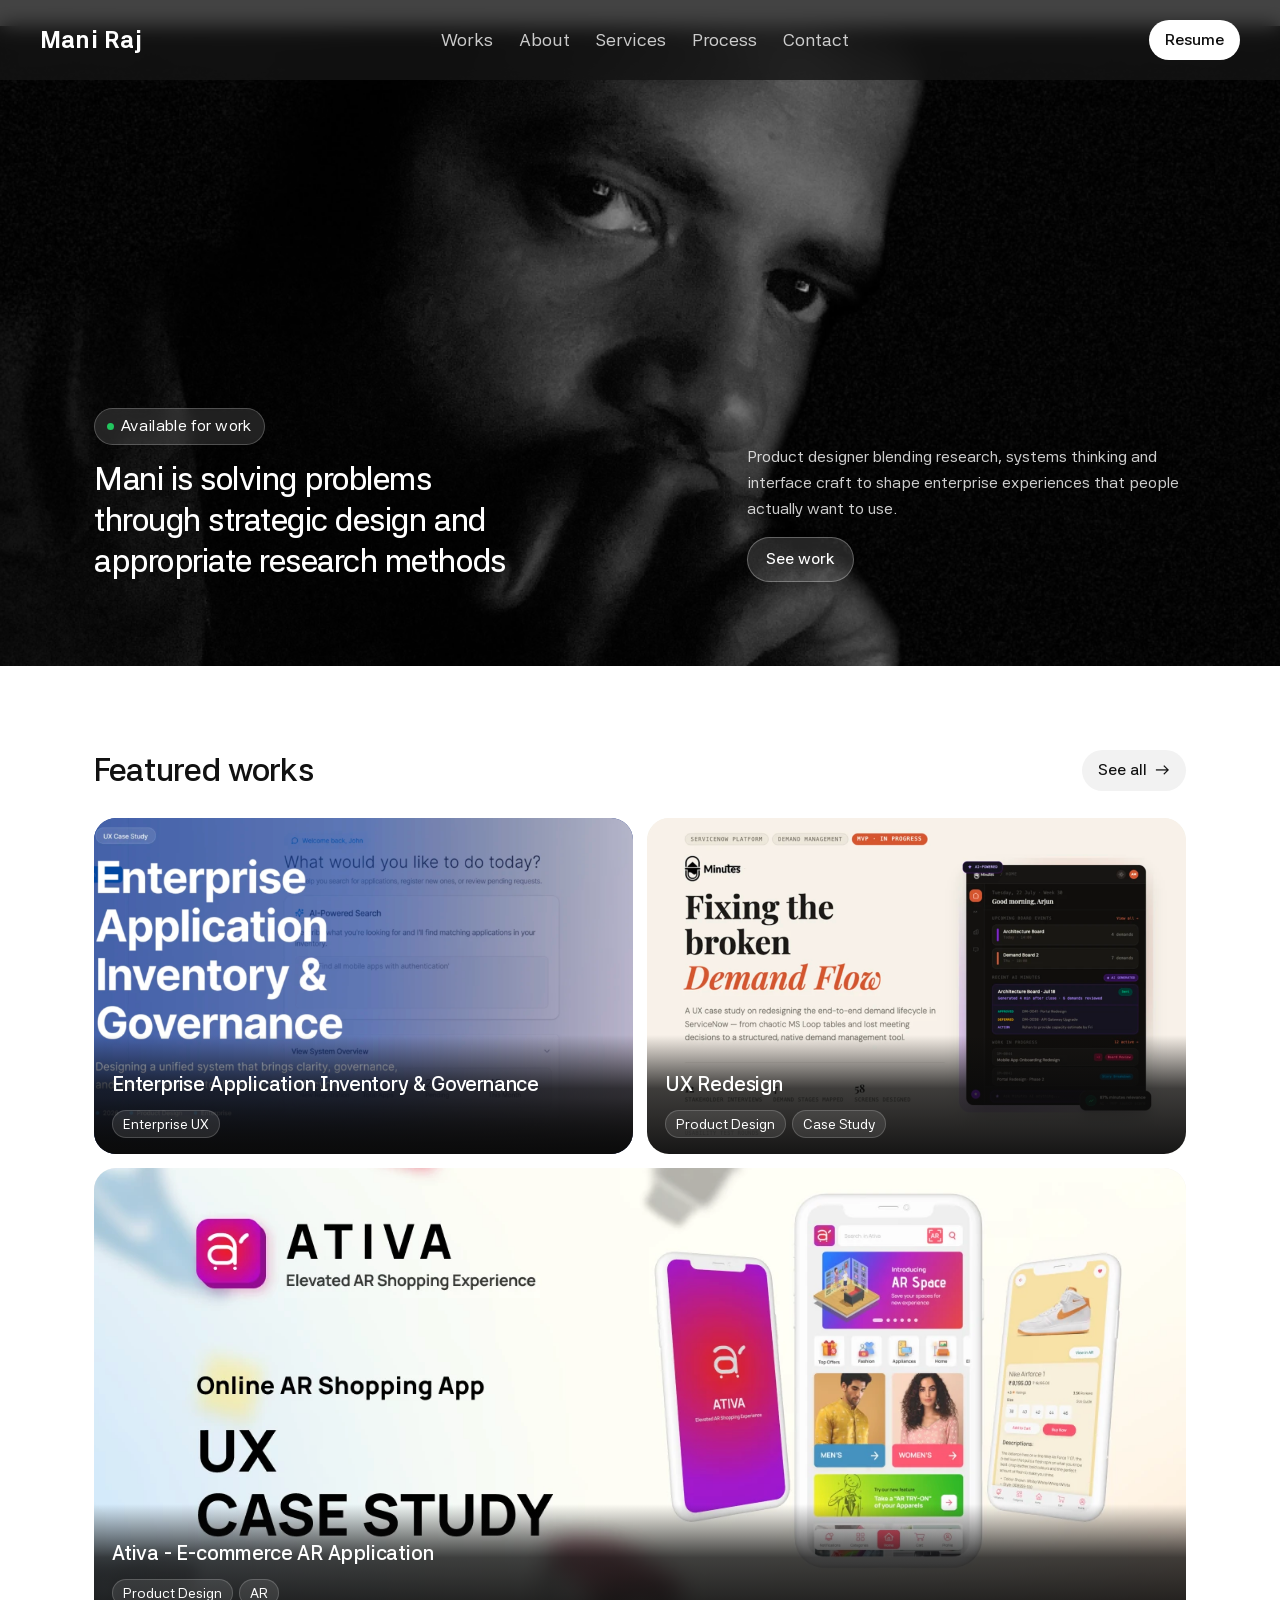
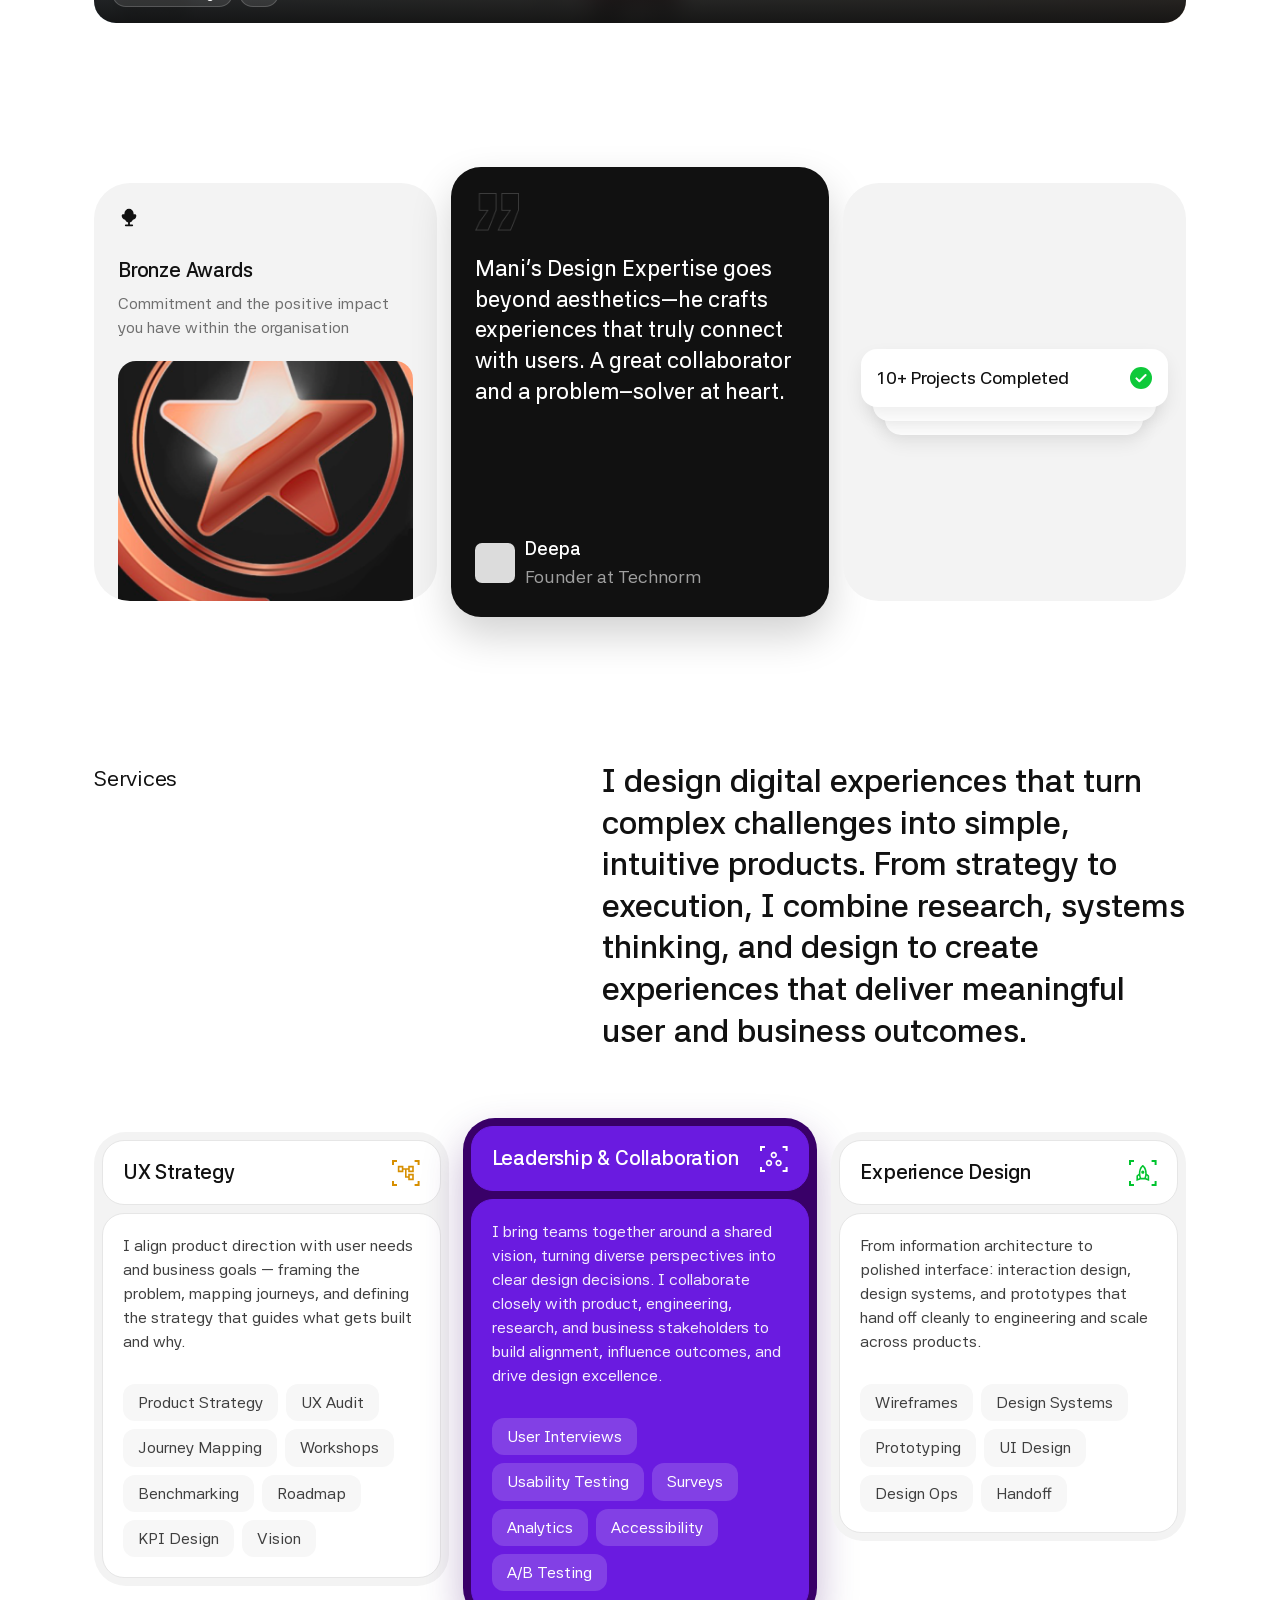
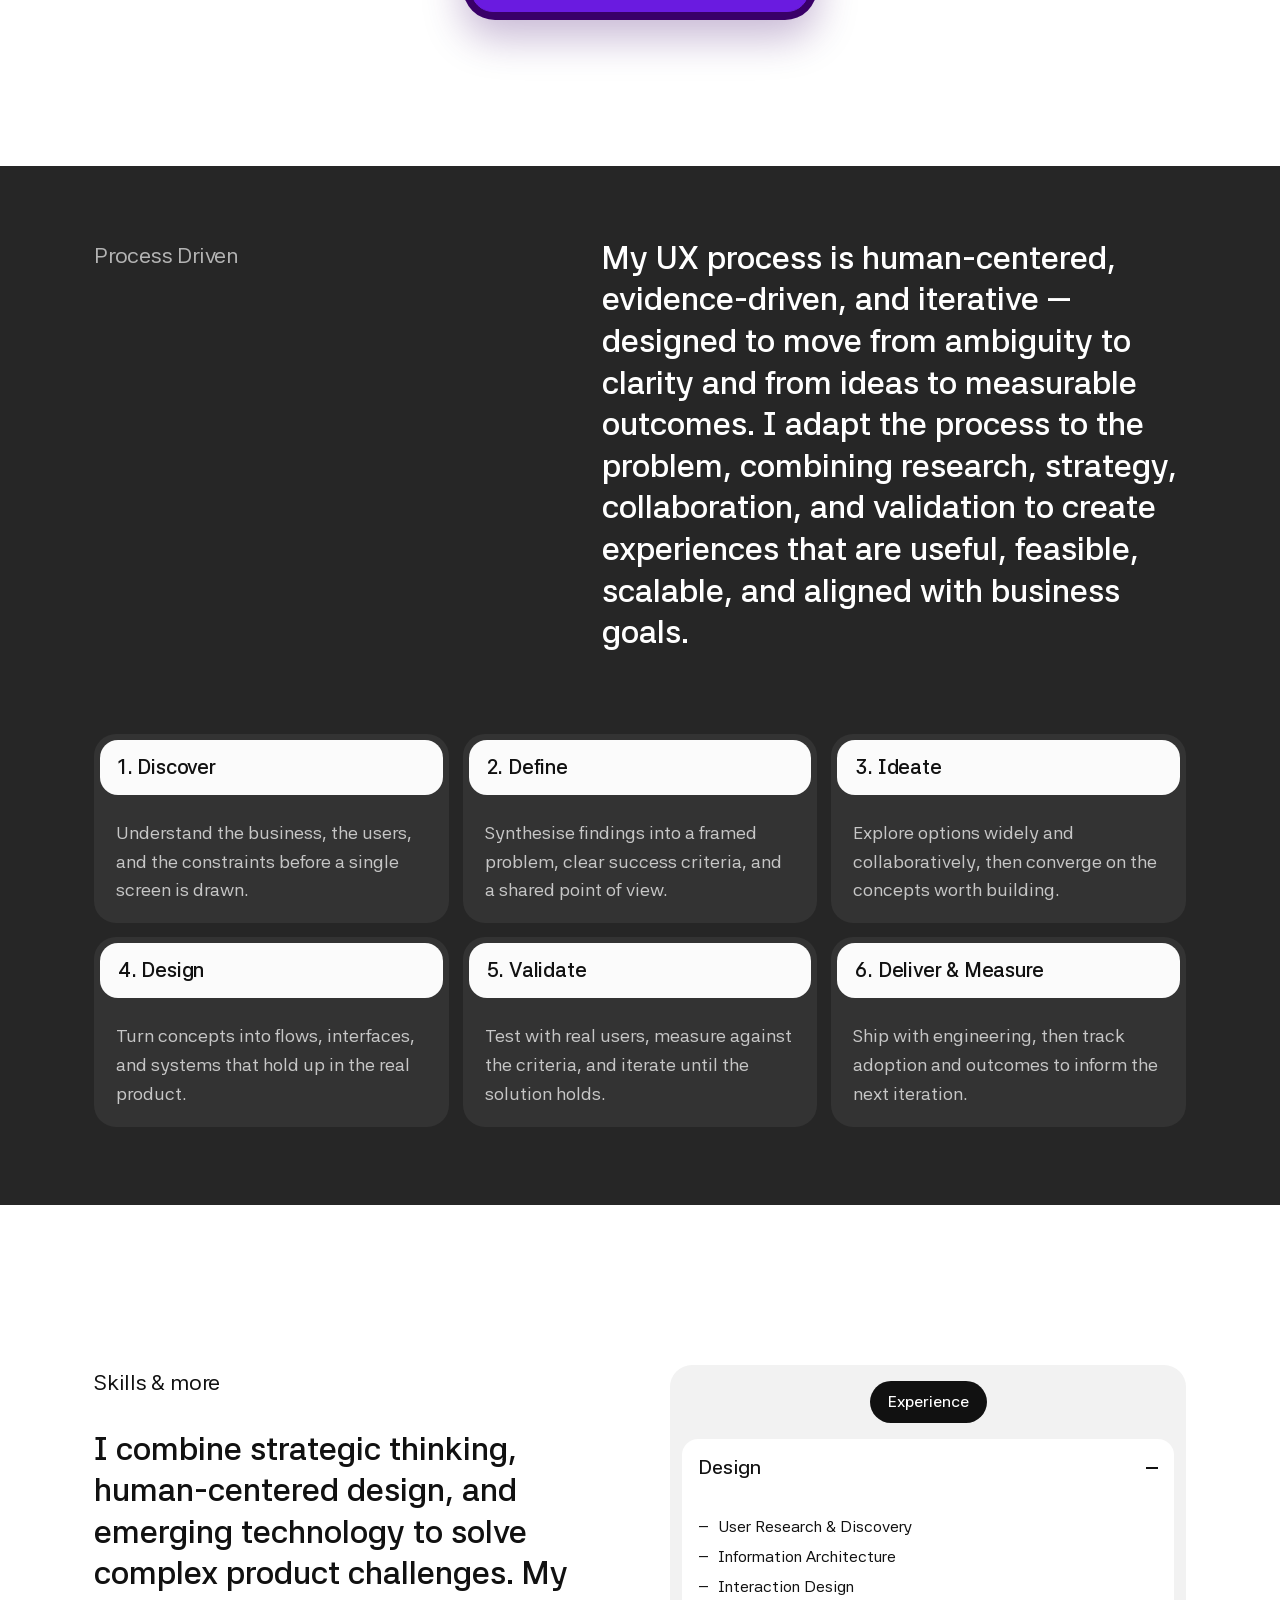
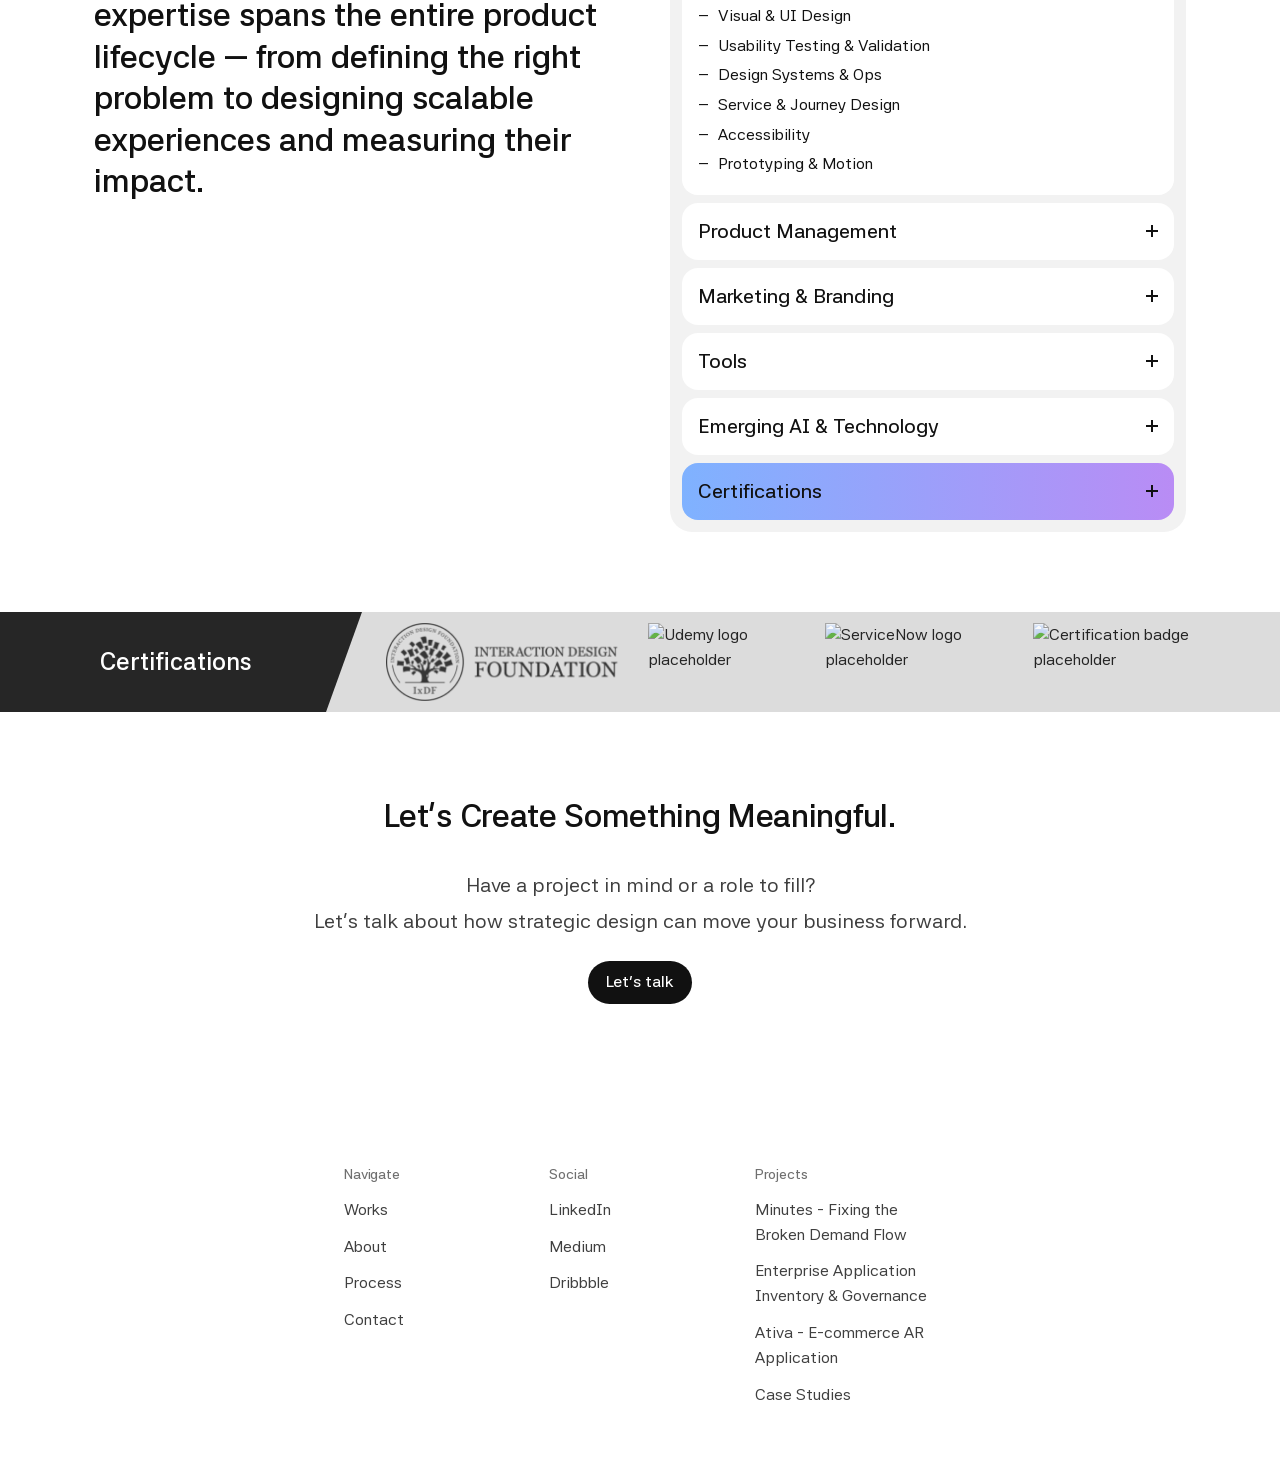
==== portfolio/index.html @ 52b0c714 "Add files via upload" ====
<!DOCTYPE html>
<html lang="en">
<head>
<meta charset="utf-8" />
<meta name="viewport" content="width=device-width, initial-scale=1" />
<title>Mani Raj — UX Designer Portfolio</title>
<link rel="preconnect" href="https://fonts.googleapis.com" />
<link rel="preconnect" href="https://fonts.gstatic.com" crossorigin />
<link href="https://fonts.googleapis.com/css2?family=Asta+Sans:wght@300;400;500;600;700;800&display=swap" rel="stylesheet" />
<link rel="stylesheet" href="styles.css" />
</head>
<body>

<!-- ================= NAV ================= -->
<header class="nav">
  <div class="nav__inner">
    <a class="nav__logo" href="#">Mani Raj</a>
    <nav class="nav__links">
      <a href="works.html">Works</a>
      <a href="about.html">About</a>
      <a href="#services">Services</a>
      <a href="#process">Process</a>
      <a href="contact.html">Contact</a>
    </nav>
    <a class="nav__cta" href="assets/Mani_Raj_Resume.pdf" download>Resume</a>
  </div>
</header>

<!-- ================= HERO ================= -->
<section class="hero">
  <img class="hero__bg" src="assets/hero-portrait.png" alt="Portrait of Mani Raj" />
  <div class="hero__inner">
    <div class="hero__left">
      <span class="badge"><i class="dot"></i>Available for work</span>
      <h1 class="hero__title">Mani is solving problems<br />through strategic design and<br />appropriate research methods</h1>
    </div>
    <div class="hero__right">
      <p>Product designer blending research, systems thinking and interface craft to shape enterprise experiences that people actually want to use.</p>
      <a class="btn btn--ghost" href="works.html">See work</a>
    </div>
  </div>
</section>

<!-- ================= FEATURED WORKS ================= -->
<section class="works" id="work">
  <div class="container">
    <div class="works__head">
      <h2 class="section-title">Featured works</h2>
      <a class="pill" href="works.html">See all <span aria-hidden="true">→</span></a>
    </div>

    <div class="works__grid">
      <a class="work work--blue" href="project.html">
        <div class="work__art">
          <img src="assets/work-1.png" alt="Enterprise Application Inventory &amp; Governance case study cover" />
        </div>
        <div class="work__meta">
          <h3>Enterprise Application Inventory &amp; Governance</h3>
          <div class="chips">
            <span class="chip">Enterprise UX</span>
          </div>
        </div>
      </a>

      <a class="work work--cream" href="project.html">
        <div class="work__art">
          <img src="assets/work-2.png" alt="Fixing the broken Demand Flow case study cover" />
        </div>
        <div class="work__meta">
          <h3>UX Redesign</h3>
          <div class="chips">
            <span class="chip">Product Design</span>
            <span class="chip">Case Study</span>
          </div>
        </div>
      </a>

      <a class="work work--wide work--light" href="project.html">
        <div class="work__art">
          <img src="assets/work-ativa.png" alt="Ativa e-commerce AR application case study cover" />
        </div>
        <div class="work__meta">
          <h3>Ativa - E-commerce AR Application</h3>
          <div class="chips">
            <span class="chip">Product Design</span>
            <span class="chip">AR</span>
          </div>
        </div>
      </a>
    </div>
  </div>
</section>

<!-- ================= AWARDS / TESTIMONIAL ================= -->
<section class="awards" id="awards">
  <div class="container">
    <div class="awards__grid">
      <article class="card award">
        <span class="award__icon" aria-hidden="true">
          <svg viewBox="0 0 24 24" width="22" height="22" fill="currentColor"><path d="M12 2a5 5 0 0 1 5 5v1h1.5A1.5 1.5 0 0 1 20 9.5c0 2.2-1.6 4-3.7 4.4A5 5 0 0 1 13 16.9V19h2.5a1 1 0 1 1 0 2h-7a1 1 0 1 1 0-2H11v-2.1a5 5 0 0 1-3.3-3A5.01 5.01 0 0 1 4 9.5A1.5 1.5 0 0 1 5.5 8H7V7a5 5 0 0 1 5-5Z"/></svg>
        </span>
        <h3 class="award__title">Bronze Awards</h3>
        <p class="award__sub">Commitment and the positive impact you have within the organisation</p>
        <div class="award__art">
          <img src="assets/award.png" alt="Bronze award badge" />
        </div>
      </article>

      <article class="card card--dark quote">
        <img class="quote__mark" src="assets/quote-mark.png" alt="" aria-hidden="true" />
        <p class="quote__text">Mani&rsquo;s Design Expertise goes beyond aesthetics&mdash;he crafts experiences that truly connect with users. A great collaborator and a problem&ndash;solver at heart.</p>
        <div class="quote__author">
          <span class="avatar" aria-hidden="true"></span>
          <span>
            <strong>Deepa</strong>
            <em>Founder at Technorm</em>
          </span>
        </div>
      </article>

      <article class="card awards__aside stat" tabindex="0">
        <div class="stat__badge">
          <span class="stat__avatars">
            <img src="assets/avatar-1.svg" alt="" />
            <img src="assets/avatar-2.svg" alt="" />
            <img src="assets/avatar-3.svg" alt="" />
            <img src="assets/avatar-4.svg" alt="" />
          </span>
          Trusted by many
        </div>

        <div class="stat__stack">
          <div class="stat__row stat__row--lead">
            <span class="stat__label stat__label--collapsed">10+ Projects Completed</span>
            <span class="stat__label stat__label--expanded">10+ projects completed</span>
            <span class="stat__icon stat__icon--check" aria-hidden="true">
              <svg viewBox="0 0 24 24" width="22" height="22"><circle cx="12" cy="12" r="12" fill="currentColor"/><path d="M7 12.4l3.2 3.2L17 8.8" fill="none" stroke="#fff" stroke-width="2.2" stroke-linecap="round" stroke-linejoin="round"/></svg>
            </span>
          </div>
          <div class="stat__row">
            <span class="stat__label">11+ years of experiences</span>
            <span class="stat__emoji" aria-hidden="true">🚀</span>
          </div>
          <div class="stat__row">
            <span class="stat__label">10+ Enterprise Apps</span>
            <span class="stat__emoji" aria-hidden="true">🙂</span>
          </div>
        </div>
      </article>
    </div>
  </div>
</section>

<!-- ================= SERVICES ================= -->
<section class="services" id="services">
  <div class="container">
    <div class="split">
      <h2 class="eyebrow">Services</h2>
      <p class="lede">I design digital experiences that turn complex challenges into simple, intuitive products. From strategy to execution, I combine research, systems thinking, and design to create experiences that deliver meaningful user and business outcomes.</p>
    </div>

    <div class="services__grid">
      <article class="card service">
        <div class="service__head">
          <h3>UX Strategy</h3>
          <span class="service__icon service__icon--amber" aria-hidden="true">
            <svg width="28" height="26" viewBox="0 0 28 26" fill="none" xmlns="http://www.w3.org/2000/svg">
              <path d="M21.8 12.2V5.80005H16.2V8.20005H11.4V5.80005H5.80005V12.2H11.4V9.80005H13V17.8H16.2V20.2H21.8V13.8H16.2V16.2H14.6V9.80005H16.2V12.2H21.8ZM9.80005 10.6H7.40005V7.40005H9.80005V10.6ZM17.8 15.4H20.2V18.6H17.8V15.4ZM17.8 7.40005H20.2V10.6H17.8V7.40005Z" fill="#D78F01"/>
              <path d="M5 1H1V5" stroke="#D78F01" stroke-width="2"/>
              <path d="M26.6001 5V1L22.6001 1" stroke="#D78F01" stroke-width="2"/>
              <path d="M22.6001 25L26.6001 25L26.6001 21" stroke="#D78F01" stroke-width="2"/>
              <path d="M1 21L1 25L5 25" stroke="#D78F01" stroke-width="2"/>
              </svg>
          </span>
        </div>
        <div class="service__body">
<p>I align product direction with user needs and business goals — framing the problem, mapping journeys, and defining the strategy that guides what gets built and why.</p>
        <div class="chips">
          <span class="chip">Product Strategy</span><span class="chip">UX Audit</span>
          <span class="chip">Journey Mapping</span><span class="chip">Workshops</span>
          <span class="chip">Benchmarking</span><span class="chip">Roadmap</span>
          <span class="chip">KPI Design</span><span class="chip">Vision</span>
        </div>
</div>
      </article>

      <article class="card card--purple service">
        <div class="service__head">
          <h3>Leadership & Collaboration</h3>
          <span class="service__icon service__icon--purple" aria-hidden="true">
            <svg width="28" height="26" viewBox="0 0 28 26" fill="none" xmlns="http://www.w3.org/2000/svg">
              <path d="M9.00005 15.4C9.88005 15.4 10.6 16.12 10.6 17C10.6 17.88 9.88005 18.6 9.00005 18.6C8.12005 18.6 7.40005 17.88 7.40005 17C7.40005 16.12 8.12005 15.4 9.00005 15.4ZM9.00005 13.8C7.24005 13.8 5.80005 15.24 5.80005 17C5.80005 18.76 7.24005 20.2 9.00005 20.2C10.76 20.2 12.2 18.76 12.2 17C12.2 15.24 10.76 13.8 9.00005 13.8ZM13.8 7.40005C14.68 7.40005 15.4 8.12005 15.4 9.00005C15.4 9.88005 14.68 10.6 13.8 10.6C12.92 10.6 12.2 9.88005 12.2 9.00005C12.2 8.12005 12.92 7.40005 13.8 7.40005ZM13.8 5.80005C12.04 5.80005 10.6 7.24005 10.6 9.00005C10.6 10.76 12.04 12.2 13.8 12.2C15.56 12.2 17 10.76 17 9.00005C17 7.24005 15.56 5.80005 13.8 5.80005ZM18.6 15.4C19.48 15.4 20.2 16.12 20.2 17C20.2 17.88 19.48 18.6 18.6 18.6C17.72 18.6 17 17.88 17 17C17 16.12 17.72 15.4 18.6 15.4ZM18.6 13.8C16.84 13.8 15.4 15.24 15.4 17C15.4 18.76 16.84 20.2 18.6 20.2C20.36 20.2 21.8 18.76 21.8 17C21.8 15.24 20.36 13.8 18.6 13.8Z" fill="white"/>
              <path d="M5 1H1V5" stroke="white" stroke-width="2"/>
              <path d="M26.6001 5V1L22.6001 1" stroke="white" stroke-width="2"/>
              <path d="M22.6001 25L26.6001 25L26.6001 21" stroke="white" stroke-width="2"/>
              <path d="M1 21L1 25L5 25" stroke="white" stroke-width="2"/>
              </svg>
          </span>
        </div>
        <div class="service__body">
<p>I bring teams together around a shared vision, turning diverse perspectives into clear design decisions. I collaborate closely with product, engineering, research, and business stakeholders to build alignment, influence outcomes, and drive design excellence.</p>
        <div class="chips">
          <span class="chip">User Interviews</span><span class="chip">Usability Testing</span>
          <span class="chip">Surveys</span><span class="chip">Analytics</span>
          <span class="chip">Accessibility</span><span class="chip">A/B Testing</span>
        </div>
</div>
      </article>

      <article class="card service">
        <div class="service__head">
          <h3>Experience Design</h3>
          <span class="service__icon service__icon--green" aria-hidden="true">
            <svg width="28" height="26" viewBox="0 0 28 26" fill="none" xmlns="http://www.w3.org/2000/svg">
              <path d="M15.3999 12.2C15.3999 11.32 14.6799 10.6 13.7999 10.6C12.9199 10.6 12.1999 11.32 12.1999 12.2C12.1999 13.08 12.9199 13.8 13.7999 13.8C14.6799 13.8 15.3999 13.08 15.3999 12.2ZM10.5839 18C10.3519 17.28 10.1279 16.448 9.9759 15.6L8.9999 16.256V18.64L10.5839 18ZM13.7999 5C13.7999 5 17.7999 6.6 17.7999 13.8L19.4879 14.928C19.9359 15.224 20.1999 15.728 20.1999 16.256V21L16.1999 19.4H11.3999L7.3999 21V16.256C7.3999 15.72 7.6639 15.224 8.1119 14.928L9.7999 13.8C9.7999 6.6 13.7999 5 13.7999 5ZM13.7999 6.888C13.7999 6.888 11.3999 8.504 11.3999 13.8C11.3999 15.6 12.1999 17.8 12.1999 17.8H15.3999C15.3999 17.8 16.1999 15.6 16.1999 13.8C16.1999 8.504 13.7999 6.888 13.7999 6.888ZM18.5999 18.64V16.256L17.6239 15.608C17.4719 16.448 17.2479 17.288 17.0159 18.008L18.5999 18.64Z" fill="#00C42E"/>
              <path d="M5 1H1V5" stroke="#00C42E" stroke-width="2"/>
              <path d="M26.6001 5V1L22.6001 1" stroke="#00C42E" stroke-width="2"/>
              <path d="M22.6001 25L26.6001 25L26.6001 21" stroke="#00C42E" stroke-width="2"/>
              <path d="M1 21L1 25L5 25" stroke="#00C42E" stroke-width="2"/>
              </svg>
          </span>
        </div>
        <div class="service__body">
<p>From information architecture to polished interface: interaction design, design systems, and prototypes that hand off cleanly to engineering and scale across products.</p>
        <div class="chips">
          <span class="chip">Wireframes</span><span class="chip">Design Systems</span>
          <span class="chip">Prototyping</span><span class="chip">UI Design</span>
          <span class="chip">Design Ops</span><span class="chip">Handoff</span>
        </div>
</div>
      </article>
    </div>
  </div>
</section>

<!-- ================= PROCESS ================= -->
<section class="process" id="process">
  <div class="container">
    <div class="split">
      <h2 class="eyebrow eyebrow--light">Process Driven</h2>
      <p class="lede lede--light">My UX process is human-centered, evidence-driven, and iterative — designed to move from ambiguity to clarity and from ideas to measurable outcomes. I adapt the process to the problem, combining research, strategy, collaboration, and validation to create experiences that are useful, feasible, scalable, and aligned with business goals.</p>
    </div>

    <div class="process__grid">
      <article class="step">
        <h3 class="step__title">1. Discover</h3>
        <p>Understand the business, the users, and the constraints before a single screen is drawn.</p>
      </article>
      <article class="step">
        <h3 class="step__title">2. Define</h3>
        <p>Synthesise findings into a framed problem, clear success criteria, and a shared point of view.</p>
      </article>
      <article class="step">
        <h3 class="step__title">3. Ideate</h3>
        <p>Explore options widely and collaboratively, then converge on the concepts worth building.</p>
      </article>
      <article class="step">
        <h3 class="step__title">4. Design</h3>
        <p>Turn concepts into flows, interfaces, and systems that hold up in the real product.</p>
      </article>
      <article class="step">
        <h3 class="step__title">5. Validate</h3>
        <p>Test with real users, measure against the criteria, and iterate until the solution holds.</p>
      </article>
      <article class="step">
        <h3 class="step__title">6. Deliver &amp; Measure</h3>
        <p>Ship with engineering, then track adoption and outcomes to inform the next iteration.</p>
      </article>
    </div>
  </div>
</section>

<!-- ================= EXPERIENCE / CERTIFICATIONS ================= -->
<section class="experience" id="about">
  <div class="container">
    <div class="experience__grid">
      <div class="experience__copy">
        <h2 class="eyebrow">Skills &amp; more</h2>
        <p class="lede">I combine strategic thinking, human-centered design, and emerging technology to solve complex product challenges. My expertise spans the entire product lifecycle — from defining the right problem to designing scalable experiences and measuring their impact.</p>
        
      </div>

      <div class="panel">
        <div class="panel__top"><span class="btn btn--dark">Experience</span></div>

        <div class="acc">
          <button class="acc__head" type="button" aria-expanded="true" aria-controls="acc-design">
            <span>Design</span>
            <span class="acc__sign" aria-hidden="true"></span>
          </button>
          <div class="acc__body" id="acc-design">
            <ul class="panel__list">
              <li>User Research &amp; Discovery</li>
              <li>Information Architecture</li>
              <li>Interaction Design</li>
              <li>Visual &amp; UI Design</li>
              <li>Usability Testing &amp; Validation</li>
              <li>Design Systems &amp; Ops</li>
              <li>Service &amp; Journey Design</li>
              <li>Accessibility</li>
              <li>Prototyping &amp; Motion</li>
            </ul>
          </div>
        </div>

        <div class="acc">
          <button class="acc__head" type="button" aria-expanded="false" aria-controls="acc-product">
            <span>Product Management</span>
            <span class="acc__sign" aria-hidden="true"></span>
          </button>
          <div class="acc__body" id="acc-product" hidden>
            <ul class="panel__list">
              <li>Product Discovery &amp; Framing</li>
              <li>Roadmapping &amp; Prioritisation</li>
              <li>Stakeholder Alignment</li>
              <li>Requirement Definition</li>
              <li>Metrics &amp; Outcome Tracking</li>
            </ul>
          </div>
        </div>

        <div class="acc">
          <button class="acc__head" type="button" aria-expanded="false" aria-controls="acc-marketing">
            <span>Marketing &amp; Branding</span>
            <span class="acc__sign" aria-hidden="true"></span>
          </button>
          <div class="acc__body" id="acc-marketing" hidden>
            <ul class="panel__list">
              <li>Brand Identity &amp; Guidelines</li>
              <li>Positioning &amp; Messaging</li>
              <li>Campaign Design</li>
              <li>Content &amp; Storytelling</li>
              <li>Landing Page Design</li>
            </ul>
          </div>
        </div>

        <div class="acc">
          <button class="acc__head" type="button" aria-expanded="false" aria-controls="acc-tools">
            <span>Tools</span>
            <span class="acc__sign" aria-hidden="true"></span>
          </button>
          <div class="acc__body" id="acc-tools" hidden>
            <ul class="panel__list">
              <li>Figma &amp; FigJam</li>
              <li>Adobe Creative Suite</li>
              <li>Miro</li>
              <li>Maze &amp; UserTesting</li>
              <li>Jira &amp; Confluence</li>
            </ul>
          </div>
        </div>

        <div class="acc">
          <button class="acc__head" type="button" aria-expanded="false" aria-controls="acc-ai">
            <span>Emerging AI &amp; Technology</span>
            <span class="acc__sign" aria-hidden="true"></span>
          </button>
          <div class="acc__body" id="acc-ai" hidden>
            <ul class="panel__list">
              <li>AI-assisted Design Workflows</li>
              <li>Conversational &amp; Prompt Design</li>
              <li>Generative UI Exploration</li>
              <li>AR / VR Experiences</li>
              <li>Design Automation</li>
            </ul>
          </div>
        </div>

        <div class="acc acc--gradient">
          <button class="acc__head" type="button" aria-expanded="false" aria-controls="acc-certs">
            <span>Certifications</span>
            <span class="acc__sign" aria-hidden="true"></span>
          </button>
          <div class="acc__body" id="acc-certs" hidden>
            <ul class="panel__list">
              <Li>Associate AI System Administrator - ServiceNow</li>
              <li>ServiceNow Fundamentals - ServiceNow</li>
              <li>Predictive Intelligence Fundamentals - ServiceNow</li>
              <li>UX Management: Strategy & Tactics - IxDF</li>
              <li>User Research: Methods & Best Practices - IxDF</li>
              <li>Human-Computer Interaction (HCI) - IxDF</li>
              <li>Mobile UX Design - IxDF</li>
              <li>Accessibility: How to Design for All - IxDF</li>
              <li>Become a UX Designer from Scratch - IxDF</li>
              <li>Complete Figma Megacourse — Beginner to Expert - Udemy</li>
              <li>Accessibility for UX Designers — WCAG 2.2 - Udemy</li>
              <li>ServiceNow Service Portal: Complete Guide - Udemy</li>
              <li>90-Minute UX Audit + UI Redesign - Udemy</li>

            </ul>
          </div>
        </div>
      </div>
    </div>
  </div>
</section>

<!-- ================= LOGO STRIP ================= -->
<section class="logos">
  <div class="logos__tag">Certifications</div>
  <div class="logos__track">
    <img src="assets/ixdf.png" alt="Interaction Design Foundation" />
    <img src="assets/udemy.webp" alt="Udemy logo placeholder" />
    <img src="assets/ServiceNow.webp" alt="ServiceNow logo placeholder" />
    <img src="assets/SAFe.webp" alt="Certification badge placeholder" />
  </div>
</section>

<!-- ================= CTA ================= -->
<section class="cta" id="contact">
  <h2 class="cta__title">Let's Create Something Meaningful.</h2>
  <p class="cta__text">Have a project in mind or a role to fill?<br />Let's talk about how strategic design can move your business forward.</p>
  <a class="btn btn--dark" href="contact.html">Let's talk</a>
</section>

<!-- ================= FOOTER ================= -->
<footer class="footer">
  <div class="footer__inner">
    <div class="footer__col">
      <h4>Navigate</h4>
      <a href="works.html">Works</a>
      <a href="about.html">About</a>
      <a href="#process">Process</a>
      <a href="contact.html">Contact</a>
    </div>
    <div class="footer__col">
      <h4>Social</h4>
      <a href="#">LinkedIn</a>
      <a href="#">Medium</a>
      <a href="#">Dribbble</a>
    </div>
    <div class="footer__col">
      <h4>Projects</h4>
      <a href="project.html">Minutes - Fixing the Broken Demand Flow</a>
      <a href="project.html">Enterprise Application Inventory &amp; Governance</a>
      <a href="works.html">Ativa - E-commerce AR Application</a>
      <a href="works.html">Case Studies</a>
    </div>
  </div>
</footer>

<script src="accordion.js"></script>
<script src="motion.js"></script>

</body>
</html>
---- portfolio/styles.css ----
/* ============ tokens ============ */
:root {
  --ink: #111111;
  --ink-soft: #3f3f3f;
  --muted: #6f6f6f;
  --line: #e6e6e6;
  --bg: #ffffff;
  --bg-soft: #f2f2f2;
  --dark: #262626;
  --dark-2: #333333;
  --purple: #6a1be0;
  --green: #22c55e;
  --container: 1140px;
  --container-wide: 1140px;
  --r-lg: 22px;
  --r-md: 16px;
  --r-sm: 10px;
}

* { box-sizing: border-box; }

html { scroll-behavior: smooth; }

body {
  margin: 0;
  background: var(--bg);
  color: var(--ink);
  font-family: "Asta Sans", system-ui, -apple-system, "Segoe UI", sans-serif;
  font-size: 16px;
  line-height: 1.55;
  -webkit-font-smoothing: antialiased;
}

img { max-width: 100%; display: block; }
a { color: inherit; text-decoration: none; }
h1, h2, h3, h4 { margin: 0; font-weight: 600; letter-spacing: -0.01em; }
p { margin: 0; }

.container {
  max-width: var(--container);
  margin: 0 auto;
  padding: 0 24px;
}

.container--wide { max-width: var(--container-wide); }

/* ============ shared bits ============ */
.dot {
  width: 7px; height: 7px; border-radius: 50%;
  background: var(--green); display: inline-block; flex: 0 0 auto;
}

.badge {
  display: inline-flex; align-items: center; gap: 7px;
  padding: 5px 12px; border-radius: 999px;
  background: rgba(255, 255, 255, .12);
  border: 1px solid rgba(255, 255, 255, .22);
  color: #fff; font-size: 16px; letter-spacing: .02em;
  backdrop-filter: blur(6px);
}

.pill {
  display: inline-flex; align-items: center; gap: 8px;
  padding: 8px 16px; border-radius: 999px;
  background: var(--bg-soft); color: var(--ink);
  font-size: 16px; font-weight: 500;
}

.pill--status { background: #fff; box-shadow: 0 1px 2px rgba(0, 0, 0, .06); }

.chips { display: flex; flex-wrap: wrap; gap: 6px; }

.chip {
  padding: 5px 10px; border-radius: 999px;
  background: rgba(255, 255, 255, .1);
  border: 1px solid rgba(255, 255, 255, .18);
  color: #fff; font-size: 14px; line-height: 1.2; white-space: nowrap;
}

.btn {
  display: inline-flex; align-items: center; justify-content: center;
  padding: 9px 18px; border-radius: 999px;
  font-size: 16px; font-weight: 500; border: 0; cursor: pointer;
}

.btn--dark { background: var(--ink); color: #fff; }

.btn--ghost {
  background: rgba(255, 255, 255, .14); color: #fff;
  border: 1px solid rgba(255, 255, 255, .28);
}

.section-title { font-size: 32px; font-weight: 600; }

.eyebrow {font-size: 22px;
font-weight: 400;
color: var(--ink);
}
.eyebrow--tag {font-size: 14px;
font-weight: 500;
color: var(--muted);
border: 1px solid #6c6c6c;
padding: 9px 24px;
border-radius: 24px;
margin-top: 24px;
display: inline-block;
margin-right: 12px;
}
.eyebrow--light { color: rgba(255, 255, 255, .65); }

.lede { font-size: 18px; line-height: 1.65; color: var(--ink-soft); }
.lede--light { color: rgba(255, 255, 255, .92); }

/* section intros: Services, Process Driven, Skills & more */
.services .eyebrow,
.process .eyebrow,
.experience__copy .eyebrow { font-size: 22px; font-weight: 400; margin-bottom: 30px;}

.services .lede,
.process .lede,
.experience__copy .lede {
  font-size: 32px; font-weight: 600; line-height: 1.3; color: #111;
}
.process .lede--light { color: #fff; }

.split {
  display: grid; grid-template-columns: 1fr 1.25fr; gap: 40px;
  align-items: start;
}

.card {
  background: var(--bg-soft); border-radius: var(--r-lg); padding: 18px;
}
.card--dark { background: var(--ink); color: #fff; }
.card--purple { background: var(--purple); color: #fff; }

/* ============ nav ============ */
.nav {
  position: sticky; top: 0; z-index: 20;
  background: rgba(20, 20, 20, .80);
  backdrop-filter: blur(10px);
}

.nav__inner {
  height: 80px; display: flex; align-items: center; gap: 24px;
  padding: 0 40px;
}

.nav__logo { color: #fff; font-size: 24px; font-weight: 800; letter-spacing: .01em; }

.nav__links {
  margin: 0 auto; display: flex; align-items: center; gap: 26px;
}
.nav__links a { color: rgba(255, 255, 255, .78); font-size: 18px; }
.nav__links a:hover { color: #fff; }

.nav__cta {
  background: #fff; color: var(--ink);
  padding: 8px 16px; border-radius: 999px;
  font-size: 16px; font-weight: 600;
}

/* ============ hero ============ */
.hero {
  position: relative; min-height: 640px;
  display: flex; align-items: flex-end;
  background: #0b0b0b; overflow: hidden;
  margin-top: -54px; padding-top: 54px;
}

.hero__bg {
  position: absolute; inset: 0;
  width: 100%; height: 100%; object-fit: cover;
  filter: grayscale(100%);
}

.hero__inner {
  position: relative; width: 100%;
  max-width: var(--container-wide); margin: 0 auto;
  padding: 0 24px 84px;
  display: grid; grid-template-columns: 1.35fr 1fr; gap: 60px;
  align-items: end;
}

.hero__title {
  margin-top: 14px;
  font-size: 32px; line-height: 1.28; font-weight: 500;
  color: #fff; letter-spacing: -0.015em;
}

.hero__right { max-width: 100%; }
.hero__right p {
  color: rgba(255, 255, 255, .8); font-size: 16px; line-height: 1.6;
  margin-bottom: 16px;
}

/* ============ featured works ============ */
.works { padding: 80px 0 80px; }

.works__head {
  display: flex; align-items: center; justify-content: space-between;
  margin-bottom: 22px;
}

.works__grid {
  display: grid; grid-template-columns: 1fr 1fr; gap: 14px;
  align-items: start;
}

.work {
  position: relative; border-radius: var(--r-lg); overflow: hidden;
  display: block; aspect-ratio: 16 / 10;
}

.work--wide { grid-column: 1 / -1; aspect-ratio: 12 / 5; }

.work--blue { background: #1e3a8a; }
.work--cream { background: #f5f1e8; }
.work--light { background: #f4f2ee; }

.work__art, .work__art img { position: absolute; inset: 0; }
.work__art img { width: 100%; height: 100%; object-fit: cover; }

.work__meta {
  position: absolute; left: 0; right: 0; bottom: 0;
  padding: 34px 18px 16px;
  background: linear-gradient(180deg, rgba(10, 10, 10, 0) 0%, rgba(10, 10, 10, .78) 45%, rgba(10, 10, 10, .95) 100%);
  color: #fff;
}

.work__meta h3 { font-size: 20px; font-weight: 600; margin-bottom: 10px; }

/* ============ awards ============ */
.awards { padding: 80px 0; }

.awards__grid {
  display: grid; grid-template-columns: 1fr 1.1fr 1fr; gap: 14px;
  align-items: stretch;
}

.award {
  background: #f3f3f3; border-radius: 36px;
  padding: 24px 24px 0; overflow: hidden;
  display: flex; flex-direction: column;
}
.award__icon { display: inline-flex; color: var(--ink); margin-bottom: 26px; }
.award__title { font-size: 20px; font-weight: 600; margin-bottom: 6px; }
.award__sub { font-size: 16px; color: var(--muted); line-height: 1.45; }
.award__art {
  margin-top: 22px; border-radius: 18px 18px 0 0; overflow: hidden;
  flex: 1; min-height: 170px;
}
.award__art img { width: 100%; height: 100%; object-fit: cover; }

.quote {
  padding: 26px 24px; display: flex; flex-direction: column;
  margin: -16px 0; border-radius: 30px;
  box-shadow: 0 18px 40px rgba(0, 0, 0, .18);
}
.quote__mark {
  width: 44px; height: auto; opacity: .55;
  margin-bottom: 22px;
}
.quote__text { font-size: 22px; font-weight: 500; line-height: 1.4; }
.quote__author {
  margin-top: auto; display: flex; align-items: center; gap: 10px;
  padding-top: 26px;
}
.avatar {
  width: 40px; height: 40px; border-radius: 7px;
  background: rgba(255, 255, 255, .85); flex: 0 0 auto;
}
.quote__author strong { display: block; font-size: 18px; font-weight: 600; }
.quote__author em {
  display: block; font-style: normal; font-size: 18px;
  color: rgba(255, 255, 255, .6);
}

.awards__aside {
  display: flex; align-items: center; justify-content: center;
  background: #f3f3f3; border-radius: 36px; padding: 26px 18px;
}

/* stat card (collapsed pill -> hover expanded stats) */
.stat {
  position: relative; overflow: visible; outline: 0;
  min-height: 260px;
}

.stat__badge {
  position: absolute; top: -13px; left: 50%; width: max-content;
  display: flex; align-items: center; gap: 10px;
  padding: 4px 16px 4px 5px; border-radius: 999px;
  background: #0ec93a; color: #fff;
  font-size: 12px; font-weight: 500; white-space: nowrap;
  box-shadow: 0 8px 18px rgba(14, 201, 58, .28);
  opacity: 0; transform: translate(-50%, 8px);
  transition: opacity .3s ease, transform .3s ease;
  pointer-events: none;
}
.stat:hover .stat__badge,
.stat:focus-visible .stat__badge,
.stat:focus-within .stat__badge { opacity: 1; transform: translate(-50%, 0); }

.stat__avatars { display: flex; flex: 0 0 auto; }
.stat__avatars img {
  flex: 0 0 26px; width: 26px; height: 26px; border-radius: 50%;
  border: 2px solid #0ec93a; margin-right: -9px;
}
.stat__avatars img:last-child { margin-right: 0; }

.stat__stack {
  width: 100%; display: flex; flex-direction: column; align-items: center;
}

.stat__row {
  position: relative; width: 100%; z-index: 1;
  display: flex; align-items: center; justify-content: space-between; gap: 12px;
  background: #fff; border-radius: 16px; padding: 15px 16px;
  box-shadow: 0 8px 18px rgba(0, 0, 0, .07);
  transition: margin .38s ease, width .38s ease, box-shadow .38s ease;
}
.stat__row--lead { z-index: 3; }
.stat__row:nth-child(2) { z-index: 2; width: 92%; margin-top: -44px; }
.stat__row:nth-child(3) { z-index: 1; width: 84%; margin-top: -44px; }

.stat__row:nth-child(2) > *,
.stat__row:nth-child(3) > * {
  opacity: 0; transition: opacity .2s ease;
}
.stat:hover .stat__row:nth-child(2) > *,
.stat:hover .stat__row:nth-child(3) > *,
.stat:focus-within .stat__row:nth-child(2) > *,
.stat:focus-within .stat__row:nth-child(3) > * {
  opacity: 1; transition: opacity .3s ease .12s;
}

.stat:hover .stat__row:nth-child(2),
.stat:hover .stat__row:nth-child(3),
.stat:focus-within .stat__row:nth-child(2),
.stat:focus-within .stat__row:nth-child(3) { width: 100%; margin-top: 14px; }

.stat__label { font-size: 18px; font-weight: 500; color: var(--ink); }
.stat__row--lead .stat__label--expanded {
  position: absolute; left: 16px; opacity: 0;
  transition: opacity .28s ease;
}
.stat__row--lead .stat__label--collapsed { transition: opacity .28s ease; }
.stat:hover .stat__label--collapsed,
.stat:focus-within .stat__label--collapsed { opacity: 0; }
.stat:hover .stat__label--expanded,
.stat:focus-within .stat__label--expanded { opacity: 1; }

.stat__icon--check { display: inline-flex; color: #0ec93a; transition: color .28s ease; }
.stat:hover .stat__icon--check,
.stat:focus-within .stat__icon--check { color: #7c1bf5; }

.stat__emoji { font-size: 17px; line-height: 1; }

/* ============ services ============ */
.services { padding: 80px 0; }
.services .split { margin-bottom: 80px; }

.services__grid {
  display: grid; grid-template-columns: repeat(3, 1fr); gap: 14px;
  align-items: start;
}

.service {
  background: #f3f3f3; border: 0; padding: 8px; border-radius: 32px;
  font-size: 16px;
  display: flex; flex-direction: column; gap: 8px;
}
.service.card--purple {
  background: #390068; margin: -14px 0;
  box-shadow: 0 18px 40px rgba(57, 0, 104, .28);
}

.service__head {
  display: flex; align-items: center; justify-content: space-between; gap: 12px;
  background: #fff; border: 1px solid var(--line);
  border-radius: 22px; padding: 16px 20px;
}
.service__body {
  background: #ffffff; border: 1px solid var(--line);
  border-radius: 22px; padding: 20px;
  flex: 1;
}
.card--purple .service__head,
.card--purple .service__body {
  background: var(--purple); border-color: var(--purple);
}
.card--purple .service__head h3 { color: #fff; }

.service__head h3 { font-size: 20px; font-weight: 600; letter-spacing: -0.01em; }
.service__icon {
  display: inline-flex; color: var(--purple);
}
.service__icon--amber { color: #e08b12; }
.service__icon--green { color: #22c55e; }
.service__icon--purple { color: #fff; }

.service__body > p {
  font-size: 16px; line-height: 1.5; color: var(--ink-soft);
  margin-bottom: 30px;
}
.card--purple .service__body > p { color: rgba(255, 255, 255, .92); }

.service .chips { gap: 8px; }
.service .chip {
  background: #f7f7f7; border-color: transparent; color: var(--ink-soft);
  font-size: 16px; padding: 8px 14px; border-radius: 12px;
}
.card--purple .chip {
  background: rgba(255, 255, 255, .16); border-color: transparent; color: #fff;
}

/* ============ process ============ */
.process {
  background: var(--dark); color: #fff;
  padding: 72px 0 78px; margin: 80px 0;
}
.process .split { margin-bottom: 80px; }

.process__grid {
  display: grid; grid-template-columns: repeat(3, 1fr); gap: 14px;
}

.step {
  background: var(--dark-2); border-radius: var(--r-lg); padding: 6px 6px 18px;
}
.step__title {
  background: #fbfbfb; color: var(--ink);
  border-radius: 18px; padding: 12px 18px;
  font-size: 20px; font-weight: 600; margin-bottom: 24px;
}
.step p {
  padding: 0 16px; font-size: 18px; line-height: 1.6;
  color: rgba(255, 255, 255, .72);
}

/* ============ experience ============ */
.experience { padding: 80px 0; }

.experience__grid {
  display: grid; grid-template-columns: 1fr 1fr; gap: 60px; align-items: start;
}
.experience__copy .lede { margin-bottom: 26px; }

.panel {
  background: var(--bg-soft); border-radius: var(--r-lg); padding: 12px;
  display: flex; flex-direction: column; gap: 8px;
}
.panel__top { display: flex; justify-content: center; padding: 4px 0 8px; }

.panel__card { background: #fff; border-radius: var(--r-md); padding: 14px 16px; }
.panel__card-head {
  display: flex; align-items: center; justify-content: space-between;
  color: var(--muted); font-size: 12px; margin-bottom: 10px;
}
.panel__card-head h3 { font-size: 12px; font-weight: 500; color: var(--muted); }

.panel__list { margin: 0; padding-left: 20px; }
.panel__list li {
  font-size: 16px; line-height: 1.85; color: var(--ink); list-style: none;
  position: relative;
}
.panel__list li::before {
  content: "–"; position: absolute; left: -20px; color: #111;
}

.acc { background: #fff; border-radius: var(--r-md); overflow: hidden; }
.acc--gradient { background: linear-gradient(90deg, #7fb2ff 0%, #b98cf5 100%); }

.acc__head {
  display: flex; align-items: center; justify-content: space-between; gap: 12px;
  width: 100%; text-align: left; background: none; border: 0;
  padding: 13px 16px; font: inherit; font-size: 20px; font-weight: 500;
  color: var(--ink); cursor: pointer;
}
.acc__sign {
  position: relative; width: 12px; height: 12px; flex: 0 0 12px;
}
.acc__sign::before, .acc__sign::after {
  content: ""; position: absolute; background: var(--ink);
  transition: transform .25s ease, opacity .25s ease;
}
.acc__sign::before { top: 5px; left: 0; width: 12px; height: 2px; }
.acc__sign::after { left: 5px; top: 0; width: 2px; height: 12px; }
.acc.is-open .acc__sign::after { transform: rotate(90deg); opacity: 0; }

.acc__body { padding: 16px; background-color: rgba(255, 255, 255, .4); }

/* ============ logo strip ============ */
.logos {
  display: flex; align-items: stretch;
  background: #dcdcdc; height: 100px; margin: 0px;
}
.logos__tag {
  position: relative;
  background: var(--dark); color: #fff;
  display: flex; align-items: center;
  padding: 0 74px 0 100px;
  font-size: 24px; font-weight: 600; white-space: nowrap;
}
.logos__tag::after {
  content: ""; position: absolute; right: -36px;
  top: 0; border-left: 36px solid var(--dark);
  border-top: 0px solid transparent;
  border-bottom: 100px solid transparent;
}
.logos__track {
  flex: 1; display: flex; align-items: center; justify-content: space-around;
  gap: 24px; padding: 0 48px 0 60px;
}
.logos__track img { height: 78px; width: auto; opacity: .85; }

/* ============ cta ============ */
.cta { padding: 80px 24px; text-align: center; }
.cta__title { font-size: 32px; font-weight: 600; margin-bottom: 26px; }
.cta__text {
  font-size: 20px; line-height: 1.8; color: var(--ink-soft); margin-bottom: 22px;
}

/* ============ footer ============ */
.footer { padding: 80px 0 72px; }
.footer__inner {
  max-width: var(--container); margin: 0 auto; padding: 0 24px;
  display: grid; grid-template-columns: repeat(3, 1fr); gap: 24px;
  max-width: 640px;
}
.footer__col { display: flex; flex-direction: column; gap: 12px; }
.footer__col h4 { font-size: 14px; font-weight: 500; color: var(--muted); }
.footer__col a { font-size: 16px; color: var(--ink-soft); }
.footer__col a:hover { color: var(--ink); }

/* ============ inner pages ============ */
.nav--solid { background: #141414; }

.page-head {
  background: #141414; color: #fff;
  padding: 54px 0 60px; margin-bottom: 0px;
}
.page-head__title { font-size: 26px; line-height: 1.28; margin: 14px 0 16px; }
.page-head__lede { color: rgba(255, 255, 255, .78); max-width: 560px; }
.page-head .eyebrow { color: rgba(255, 255, 255, .6); }

.backlink {
  display: inline-flex; align-items: center; gap: 8px;
  font-size: 16px; color: rgba(255, 255, 255, .7); margin-bottom: 22px;
}
.backlink:hover { color: #fff; }

.chips--dark { margin-bottom: 4px; }

.works--page { padding: 80px 0; }

/* ---- project detail ---- */
.project { padding: 80px 0; }
.project .container + .container { padding-top: 0; }

.factsheet__title { margin-bottom: 14px; }

.factsheet {
  margin: 0 0 44px; border-top: 1px solid var(--line);
  border-bottom: 1px solid var(--line);
}
.factsheet__row {
  display: grid; grid-template-columns: 180px 1fr; gap: 16px;
  padding: 12px 2px; border-bottom: 1px solid var(--line);
}
.factsheet__row:last-child { border-bottom: 0; }
.factsheet dt {
  font-size: 14px; font-weight: 500; letter-spacing: .09em;
  text-transform: uppercase; color: var(--muted);
  align-self: center;
}
.factsheet dd { margin: 0; font-size: 16px; font-weight: 500; }

.cover { margin: 0 0 44px; border-radius: var(--r-lg); overflow: hidden; background: var(--bg-soft); }
.cover img { width: 100%; height: auto; }

.prose { margin-bottom: 44px; }
.prose__title { font-size: 20px; margin-bottom: 12px; font-weight: 800;}
.prose p { font-size: 18px; line-height: 1.8; color: var(--ink-soft); }
.prose p + p { margin-top: 14px; }
.prose__list { margin: 14px 0 0; padding-left: 18px; }
.prose__list li {
  font-size: 18px; line-height: 1.8; color: var(--ink-soft); margin-bottom: 4px;
}

.stat-row { display: grid; grid-template-columns: repeat(3, 1fr); gap: 12px; margin-top: 20px; }
.stat-cell { background: var(--bg-soft); border-radius: var(--r-md); padding: 16px; }
.stat-cell strong { display: block; font-size: 32px; font-weight: 600; margin-bottom: 4px; }
.stat-cell span { font-size: 16px; color: var(--ink-soft); }

.embed {
  margin-top: 18px; border-radius: var(--r-lg); overflow: hidden;
  background: var(--bg-soft); padding: 18px;
  display: flex; justify-content: center;
}
.embed iframe {
  width: 100%; max-width: 100%; height: 440px;
  border: 0; border-radius: var(--r-md); background: #fff;
}

.embed__note { font-size: 11px; color: var(--muted); margin-top: 10px; }
.embed__note a { text-decoration: underline; }

.nextlink {
  display: flex; flex-direction: column; gap: 6px;
  background: var(--ink); color: #fff;
  border-radius: var(--r-lg); padding: 22px 24px; margin-bottom: 10px;
}
.nextlink span { font-size: 16px; color: rgba(255, 255, 255, .6); }
.nextlink strong { font-size: 22px; font-weight: 600; }

/* ============ motion ============ */
html { scroll-behavior: smooth; }

.nav__links a,
.nav__cta,
.btn,
.pill,
.chip,
.footer__col a,
.backlink,
.embed__note a { transition: color .18s ease, background .18s ease, border-color .18s ease, transform .18s ease, box-shadow .18s ease, opacity .18s ease; }

.nav__cta:hover { transform: translateY(-1px); box-shadow: 0 6px 16px rgba(0, 0, 0, .28); }

.btn:hover { transform: translateY(-1px); }
.btn--dark:hover { box-shadow: 0 8px 20px rgba(0, 0, 0, .22); }
.btn--ghost:hover { background: rgba(255, 255, 255, .24); }

.pill:hover { transform: translateY(-1px); box-shadow: 0 4px 12px rgba(0, 0, 0, .08); }

.footer__col a:hover { color: var(--ink); }

.work, .wcard, .service, .step, .cert, .stat {
  transition: transform .28s ease, box-shadow .28s ease;
}

.work:hover, .wcard:hover {
  transform: translateY(-4px);
  box-shadow: 0 18px 34px rgba(16, 16, 30, .18);
}

.work__art img { transition: transform .5s ease; }
.work:hover .work__art img { transform: scale(1.03); }

.wcard__bg { transition: opacity .4s ease, transform .6s ease; }
.wcard:hover .wcard__bg { opacity: .22; transform: scale(1.03); }

.service:hover, .step:hover { transform: translateY(-3px); }

.logos__track img { transition: transform .25s ease, opacity .25s ease; opacity: .9; }
.logos__track img:hover { transform: translateY(-2px); opacity: 1; }

/* scroll reveal */
.reveal {
  opacity: 0; transform: translateY(16px);
  transition: opacity .6s ease, transform .6s ease;
}
.reveal.is-visible { opacity: 1; transform: none; }

@media (prefers-reduced-motion: reduce) {
  html { scroll-behavior: auto; }

  .reveal { opacity: 1; transform: none; transition: none; }

  *, *::before, *::after {
    animation-duration: .001ms !important;
    transition-duration: .001ms !important;
  }
}

/* ---- works page ---- */
.worksx { padding: 80px 0; }

.worksx__head {
  display: flex; align-items: center; flex-wrap: wrap; gap: 14px 18px;
  margin-bottom: 26px;
}

.worksx__title { font-size: 34px; font-weight: 600; letter-spacing: -0.02em; }

.worksx__filters { display: flex; flex-wrap: wrap; gap: 10px; }

.filter-pill {
  padding: 7px 16px; border-radius: 999px;
  border: 1px solid var(--line); background: #fff;
  font-family: inherit; font-size: 12px; font-weight: 500; color: var(--ink);
  white-space: nowrap; cursor: pointer;
  transition: background .15s ease, color .15s ease, border-color .15s ease;
}

.filter-pill:hover { border-color: #c9c9c9; }

.filter-pill.is-active {
  background: var(--ink); border-color: var(--ink); color: #fff;
}

.worksx__empty { font-size: 13px; color: var(--muted); padding: 12px 2px; }

.worksx__list { display: flex; flex-direction: column; gap: 22px; }

.wcard {
  position: relative; display: block; overflow: hidden;
  border-radius: 28px;
  background: linear-gradient(105deg, #3b47a6 0%, #4c56b4 42%, #8f8ed0 100%);
  color: #fff;
}

.wcard[hidden] { display: none; }

.wcard__bg {
  position: absolute; inset: 0;
  width: 100%; height: 100%; object-fit: cover;
  opacity: .16; filter: blur(1px); mix-blend-mode: luminosity;
}

.wcard::after {
  content: ""; position: absolute; inset: 0;
  background: linear-gradient(100deg, rgba(56, 68, 166, .78) 0%, rgba(70, 80, 180, .5) 55%, rgba(143, 142, 208, .3) 100%);
}

.wcard__body { position: relative; z-index: 1; padding: 44px 46px 34px; }

.wcard__title {
  font-size: 30px; font-weight: 700; line-height: 1.28;
  letter-spacing: -0.02em; margin-bottom: 44px;
}

.wcard__meta {
  margin: 0 0 26px;
  display: grid; grid-template-columns: repeat(4, 1fr); gap: 18px;
}

.wcard__meta dt {
  font-size: 10px; font-weight: 500; letter-spacing: .12em;
  text-transform: uppercase; color: rgba(255, 255, 255, .62);
  margin-bottom: 8px;
}

.wcard__meta dd { margin: 0; font-size: 17px; font-weight: 600; line-height: 1.3; }

.wcard__tags { display: flex; flex-wrap: wrap; gap: 22px; }

.wtag {
  display: inline-flex; align-items: center; gap: 8px;
  font-size: 14px; color: rgba(255, 255, 255, .88);
}

.wtag__dot {
  width: 6px; height: 6px; border-radius: 50%;
  background: #6ea8ff; flex: 0 0 auto;
}

/* ---- about page ---- */
.about { padding: 80px 0 80px; }

.about__grid {
  display: grid; grid-template-columns: 1.35fr 1fr; gap: 48px;
  align-items: start;
}

.about__copy .eyebrow { font-size: 22px; font-weight: 400; margin-bottom: 10px; }
.about__copy .lede {
  font-size: 32px; font-weight: 600; line-height: 1.3; color: #111;
  margin-bottom: 20px;
}
.about__copy p { font-size: 16px; line-height: 1.75; color: var(--ink-soft); }
.about__copy p + p { margin-top: 14px; }

.about__facts { display: grid; grid-template-columns: 1fr 1fr; gap: 12px; }

.fact {
  background: #f3f3f3; border-radius: 24px; padding: 22px 20px;
  transition: transform .28s ease, box-shadow .28s ease;
}
.fact:hover { transform: translateY(-3px); box-shadow: 0 12px 26px rgba(0, 0, 0, .07); }
.fact strong {
  display: block; font-size: 34px; font-weight: 700;
  letter-spacing: -0.02em; line-height: 1; margin-bottom: 8px;
}
.fact span { font-size: 14px; line-height: 1.4; color: var(--muted); }

.domains { margin-top: 48px; }
.domains .eyebrow { font-size: 22px; font-weight: 400; margin-bottom: 14px; }
.domains .chip {
  font-size: 14px; padding: 8px 16px;
  background: #f3f3f3; border-color: var(--line); color: var(--ink);
}
.domains .chip:hover { background: #ececec; }

/* ---- career journey map ---- */
.journey { padding: 0 0 80px; }
.journey__head { margin-bottom: 34px; }
.journey__head .eyebrow { font-size: 22px; font-weight: 400; margin-bottom: 10px; }
.journey__head .lede {
  font-size: 32px; font-weight: 600; line-height: 1.3; color: #111;
  max-width: 760px;
}

.journey__map { position: relative; padding-left: 42px; }

.journey__line {
  position: absolute; left: 11px; top: 8px; bottom: 8px; width: 2px;
  background: linear-gradient(180deg, #7fb2ff 0%, #b98cf5 55%, var(--line) 100%);
  transform-origin: top center;
  animation: journey-draw 1.1s ease-out both;
}

@keyframes journey-draw {
  from { transform: scaleY(0); }
  to { transform: scaleY(1); }
}

.jitem {
  position: relative; margin-bottom: 14px;
  background: #fff; border: 1px solid var(--line); border-radius: 22px;
  overflow: visible;
  transition: transform .28s ease, box-shadow .28s ease, border-color .28s ease;
}
.jitem:last-child { margin-bottom: 0; }
.jitem:hover { transform: translateY(-2px); box-shadow: 0 14px 30px rgba(16, 16, 30, .08); }
.jitem.is-open { border-color: #d8cdf3; box-shadow: 0 16px 34px rgba(16, 16, 30, .08); }

.jitem__node {
  position: absolute; left: -37px; top: 26px;
  width: 14px; height: 14px; border-radius: 50%;
  background: #fff; border: 2px solid #c9c9c9;
  transition: border-color .28s ease, background .28s ease, transform .28s ease;
}
.jitem.is-open .jitem__node,
.jitem:hover .jitem__node { border-color: #7c1bf5; transform: scale(1.15); }

.jitem.is-current .jitem__node { border-color: #7c1bf5; background: #7c1bf5; }
.jitem.is-current .jitem__node::after {
  content: ""; position: absolute; inset: -6px; border-radius: 50%;
  border: 2px solid rgba(124, 27, 245, .45);
  animation: journey-pulse 2.4s ease-out infinite;
}

@keyframes journey-pulse {
  0% { transform: scale(.7); opacity: .9; }
  70% { transform: scale(1.35); opacity: 0; }
  100% { transform: scale(1.35); opacity: 0; }
}

.jitem__head {
  align-items: flex-start; gap: 18px;
  padding: 20px 22px;
}

.jitem__headings { display: block; flex: 1; min-width: 0; }

.jitem__badge {
  display: inline-block; margin-bottom: 8px;
  background: #efe6ff; color: #5b12b8;
  font-size: 11px; font-weight: 600; letter-spacing: .06em;
  text-transform: uppercase; padding: 4px 10px; border-radius: 999px;
}

.jitem__company {
  display: block; font-size: 20px; font-weight: 600;
  letter-spacing: -0.01em; line-height: 1.3; color: var(--ink);
}
.jitem__company em { font-style: normal; font-weight: 500; color: var(--muted); }

.jitem__role {
  display: block; margin-top: 5px;
  font-size: 14px; font-weight: 400; color: var(--muted);
}

.jitem__when { text-align: right; flex: 0 0 auto; }
.jitem__range { display: block; font-size: 14px; font-weight: 600; color: var(--ink); }
.jitem__duration { display: block; margin-top: 4px; font-size: 13px; color: var(--muted); }

.jitem__head .acc__sign { margin-top: 6px; }

.jitem__body { padding: 0 22px 22px; }
.jitem__body .panel__list li { font-size: 15px; line-height: 1.7; margin-bottom: 6px; }
.jitem__chips { margin-top: 14px; }
.jitem__chips .chip {
  font-size: 12px; padding: 6px 12px;
  background: #f5f3fb; border-color: #e6e0f6; color: #4b2a86;
}

.jitem.is-open .jitem__body > * {
  animation: journey-fade .34s ease both;
}

@keyframes journey-fade {
  from { opacity: 0; transform: translateY(6px); }
  to { opacity: 1; transform: none; }
}

@media (prefers-reduced-motion: reduce) {
  .journey__line, .jitem.is-current .jitem__node::after,
  .jitem.is-open .jitem__body > * { animation: none; }
  .journey__line { transform: none; }
}

/* ---- about: skills ---- */
.skillsx { padding: 0 0 80px; }
.skillsx__head { margin-bottom: 30px; }
.skillsx__head .eyebrow { font-size: 22px; font-weight: 400; margin-bottom: 10px; }
.skillsx__head .lede {
  font-size: 32px; font-weight: 600; line-height: 1.3; color: #111; max-width: 760px;
}

.skillsx__grid {
  display: grid; grid-template-columns: repeat(2, 1fr); gap: 14px;
}

.skillcard {
  background: #f3f3f3; border-radius: 28px; padding: 24px;
  transition: transform .28s ease, box-shadow .28s ease;
}
.skillcard:hover { transform: translateY(-3px); box-shadow: 0 14px 30px rgba(0, 0, 0, .07); }
.skillcard h3 {
  font-size: 20px; font-weight: 600; letter-spacing: -0.01em;
  margin-bottom: 14px; color: var(--ink);
}
.skillcard .chip {
  font-size: 14px; padding: 7px 14px;
  background: #fff; border-color: transparent; color: var(--ink);
}
.skillcard .chip:hover { background: #fafafa; }

/* ---- about: certifications ---- */
.certs { padding: 0 0 80px; }
.certs__head { margin-bottom: 22px; }
.certs__head .eyebrow { font-size: 22px; font-weight: 400; margin-bottom: 10px; }
.certs__head .lede {
  font-size: 32px; font-weight: 600; line-height: 1.3; color: #111; max-width: 760px;
}

.certs__tabs { display: flex; flex-wrap: wrap; gap: 8px; margin-bottom: 26px; }

.certs__grid {
  display: grid; grid-template-columns: repeat(4, 1fr); gap: 14px;
}

.cert {
  display: flex; flex-direction: column; text-align: left; cursor: pointer;
  background: #f3f3f3; border: 1px solid transparent; border-radius: 24px;
  padding: 8px; font-family: inherit; color: var(--ink);
  transition: transform .26s ease, box-shadow .26s ease, border-color .26s ease;
}
.cert:hover { transform: translateY(-3px); border-color: var(--line); box-shadow: 0 16px 32px rgba(0, 0, 0, .08); }
.cert[hidden] { display: none; }

.cert__thumb {
  display: block; flex: 0 0 auto; overflow: hidden; border-radius: 18px;
  background: #fff; aspect-ratio: 4 / 3;
}
.cert__thumb img {
  width: 100%; height: 100%; object-fit: cover;
  transition: transform .5s ease;
}
.cert:hover .cert__thumb img { transform: scale(1.04); }

.cert__body { display: block; flex: 1 1 auto; padding: 14px 12px 10px; }
.cert__tag {
  display: inline-block; margin-bottom: 8px;
  background: #efe6ff; color: #5b12b8;
  font-size: 11px; font-weight: 600; letter-spacing: .06em;
  text-transform: uppercase; padding: 4px 10px; border-radius: 999px;
}
.cert__name {
  display: block; font-size: 16px; font-weight: 600; line-height: 1.4;
}
.cert__org { display: block; margin-top: 5px; font-size: 14px; color: var(--muted); }

.certs__empty { font-size: 16px; color: var(--muted); }

/* ---- certificate modal ---- */
body.has-modal { overflow: hidden; }

.modal {
  position: fixed; inset: 0; z-index: 60;
  display: flex; align-items: center; justify-content: center;
  padding: 24px;
}
.modal[hidden] { display: none; }

.modal__backdrop {
  position: absolute; inset: 0;
  background: rgba(12, 12, 16, .55);
  animation: modal-fade .2s ease both;
}

.modal__dialog {
  position: relative; z-index: 1;
  width: min(720px, 100%); max-height: 88vh; overflow: auto;
  background: #fff; border-radius: 28px; padding: 8px;
  box-shadow: 0 30px 70px rgba(0, 0, 0, .3);
  animation: modal-rise .26s ease both;
}

.modal__close {
  position: absolute; top: 18px; right: 18px; z-index: 2;
  width: 36px; height: 36px; border-radius: 50%;
  display: inline-flex; align-items: center; justify-content: center;
  background: rgba(255, 255, 255, .92); border: 1px solid var(--line);
  color: var(--ink); cursor: pointer;
  transition: background .18s ease, transform .18s ease;
}
.modal__close:hover { background: #fff; transform: scale(1.05); }

.modal__figure { margin: 0; border-radius: 22px; overflow: hidden; background: #f3f3f3; }
.modal__figure img { display: block; width: 100%; height: auto; }

.modal__content { padding: 22px 20px 18px; }
.modal__tag {
  display: inline-block; margin-bottom: 10px;
  background: #efe6ff; color: #5b12b8;
  font-size: 11px; font-weight: 600; letter-spacing: .06em;
  text-transform: uppercase; padding: 4px 10px; border-radius: 999px;
}
.modal__title { font-size: 22px; font-weight: 600; line-height: 1.35; color: var(--ink); }
.modal__meta { display: grid; grid-template-columns: 1fr 1fr; gap: 16px; margin-top: 18px; }
.modal__meta dt {
  font-size: 12px; letter-spacing: .07em; text-transform: uppercase;
  color: var(--muted); margin-bottom: 5px;
}
.modal__meta dd { margin: 0; font-size: 16px; font-weight: 500; color: var(--ink); }

@keyframes modal-fade { from { opacity: 0; } to { opacity: 1; } }
@keyframes modal-rise {
  from { opacity: 0; transform: translateY(12px) scale(.985); }
  to { opacity: 1; transform: none; }
}

@media (prefers-reduced-motion: reduce) {
  .modal__backdrop, .modal__dialog { animation: none; }
}

/* ---- contact page ---- */
.contact { padding: 80px 0 80px; }

.contact__grid {
  display: grid; grid-template-columns: 1fr 1.15fr; gap: 44px;
  align-items: start;
}

.contact .eyebrow { font-size: 22px; font-weight: 400; margin-bottom: 10px; }
.contact .lede {
  font-size: 32px; font-weight: 600; line-height: 1.3; color: #111;
  margin-bottom: 22px;
}

.cbtns { display: flex; flex-direction: column; gap: 10px; }

.cbtn {
  display: flex; align-items: center; gap: 14px;
  background: #f3f3f3; border: 1px solid transparent; border-radius: 20px;
  padding: 16px 18px; color: var(--ink);
  transition: transform .22s ease, box-shadow .22s ease, background .22s ease, border-color .22s ease;
}
.cbtn:hover {
  transform: translateY(-2px); background: #efefef;
  border-color: var(--line); box-shadow: 0 12px 26px rgba(0, 0, 0, .07);
}
.cbtn--static { cursor: default; }
.cbtn--static:hover { transform: none; box-shadow: none; background: #f3f3f3; border-color: transparent; }

.cbtn--primary { background: var(--ink); color: #fff; }
.cbtn--primary:hover { background: #000; border-color: #000; }
.cbtn--primary .cbtn__label { color: rgba(255, 255, 255, .62); }
.cbtn--primary .cbtn__icon { background: rgba(255, 255, 255, .14); color: #fff; }

.cbtn__icon {
  display: inline-flex; align-items: center; justify-content: center;
  flex: 0 0 40px; width: 40px; height: 40px; border-radius: 50%;
  background: #fff; color: var(--ink);
}

.cbtn__text { display: block; min-width: 0; }
.cbtn__label { display: block; font-size: 12px; color: var(--muted); margin-bottom: 3px; }
.cbtn__value {
  display: block; font-size: 16px; font-weight: 600;
  overflow: hidden; text-overflow: ellipsis; white-space: nowrap;
}

/* mail helper */
.mailer {
  background: #f3f3f3; border-radius: 36px; padding: 28px;
}
.mailer__hint { font-size: 14px; line-height: 1.6; color: var(--muted); margin-bottom: 20px; }

.mailer__form { display: flex; flex-direction: column; gap: 16px; }

.mailer__field { display: block; border: 0; padding: 0; margin: 0; min-width: 0; }
.mailer__legend {
  display: block; font-size: 12px; font-weight: 500; letter-spacing: .07em;
  text-transform: uppercase; color: var(--muted); margin-bottom: 8px; padding: 0;
}

.mailer__topics { display: flex; flex-wrap: wrap; gap: 8px; }

.topic {
  padding: 8px 15px; border-radius: 999px;
  border: 1px solid var(--line); background: #fff;
  font-family: inherit; font-size: 13px; font-weight: 500; color: var(--ink);
  cursor: pointer;
  transition: background .16s ease, color .16s ease, border-color .16s ease, transform .16s ease;
}
.topic:hover { transform: translateY(-1px); border-color: #c9c9c9; }
.topic.is-active { background: var(--ink); border-color: var(--ink); color: #fff; }

.mailer__row { display: grid; grid-template-columns: 1fr 1fr; gap: 14px; }

.mailer input,
.mailer textarea {
  width: 100%; background: #fff;
  border: 1px solid var(--line); border-radius: 16px;
  padding: 13px 15px;
  font-family: inherit; font-size: 15px; color: var(--ink);
  transition: border-color .18s ease, box-shadow .18s ease;
}
.mailer textarea { resize: vertical; line-height: 1.6; }
.mailer input:focus,
.mailer textarea:focus {
  outline: 0; border-color: #b79bf0;
  box-shadow: 0 0 0 3px rgba(124, 27, 245, .12);
}
.mailer input::placeholder,
.mailer textarea::placeholder { color: #a8a8a8; }

.mailer__actions { display: flex; flex-wrap: wrap; align-items: center; gap: 10px; }

.btn--outline {
  background: #fff; color: var(--ink); border: 1px solid var(--line);
  cursor: pointer; font-family: inherit;
}
.btn--outline:hover { border-color: #c9c9c9; }

.mailer__status { font-size: 13px; color: #4b2a86; }

.mailer__note { font-size: 13px; line-height: 1.6; color: var(--muted); }
.mailer__note a { text-decoration: underline; }

.modal__nav {
  display: flex; align-items: center; justify-content: space-between; gap: 12px;
  margin-top: 22px; padding-top: 16px; border-top: 1px solid var(--line);
}
.modal__nav-btn {
  display: inline-flex; align-items: center; gap: 8px;
  background: #f3f3f3; border: 1px solid transparent; border-radius: 999px;
  padding: 9px 16px; font-family: inherit; font-size: 15px; font-weight: 500;
  color: var(--ink); cursor: pointer;
  transition: background .18s ease, border-color .18s ease, transform .18s ease;
}
.modal__nav-btn:hover { background: #fff; border-color: var(--line); transform: translateY(-1px); }
.modal__nav-btn[disabled] { opacity: .4; cursor: not-allowed; transform: none; }
.modal__count { font-size: 14px; color: var(--muted); }

/* ============ responsive ============ */
@media (max-width: 900px) {
  .stat-row { grid-template-columns: 1fr; }
  .factsheet__row { grid-template-columns: 1fr; gap: 4px; }
  .wcard__meta { grid-template-columns: 1fr 1fr; gap: 16px; }
  .wcard__body { padding: 30px 26px 26px; }
  .wcard__title { font-size: 24px; margin-bottom: 30px; }
  .worksx__title { font-size: 28px; }
  .page-head__title { font-size: 22px; }

  .nav__links { display: none; }
  .nav__inner { padding: 0 20px; }
  .hero__inner, .split, .experience__grid { grid-template-columns: 1fr; gap: 28px; }
  .hero__title { font-size: 27px; }
  .works__grid, .awards__grid, .services__grid, .process__grid,
  .footer__inner { grid-template-columns: 1fr; }
  .quote, .service.card--purple { margin: 0; }
  .logos { height: auto; flex-direction: column; }
  .logos__tag { padding: 12px 20px; }
  .logos__tag::after { display: none; }
  .logos__track { flex-wrap: wrap; justify-content: center; padding: 20px; }

  .about__grid { grid-template-columns: 1fr; gap: 30px; }
  .about__copy .lede, .journey__head .lede { font-size: 24px; }
  .journey__map { padding-left: 30px; }
  .jitem__node { left: -26px; }
  .journey__line { left: 5px; }
  .jitem__head { flex-direction: column; gap: 10px; }
  .jitem__when { text-align: left; }
  .jitem__head .acc__sign { position: absolute; top: 22px; right: 22px; margin-top: 0; }
  .skillsx__grid { grid-template-columns: 1fr; }
  .certs__grid { grid-template-columns: repeat(2, 1fr); }
  .skillsx__head .lede, .certs__head .lede { font-size: 24px; }
  .modal__meta { grid-template-columns: 1fr; gap: 12px; }
  .contact__grid { grid-template-columns: 1fr; gap: 30px; }
  .contact .lede { font-size: 24px; }
  .mailer { padding: 22px; border-radius: 28px; }
  .mailer__row { grid-template-columns: 1fr; }
}
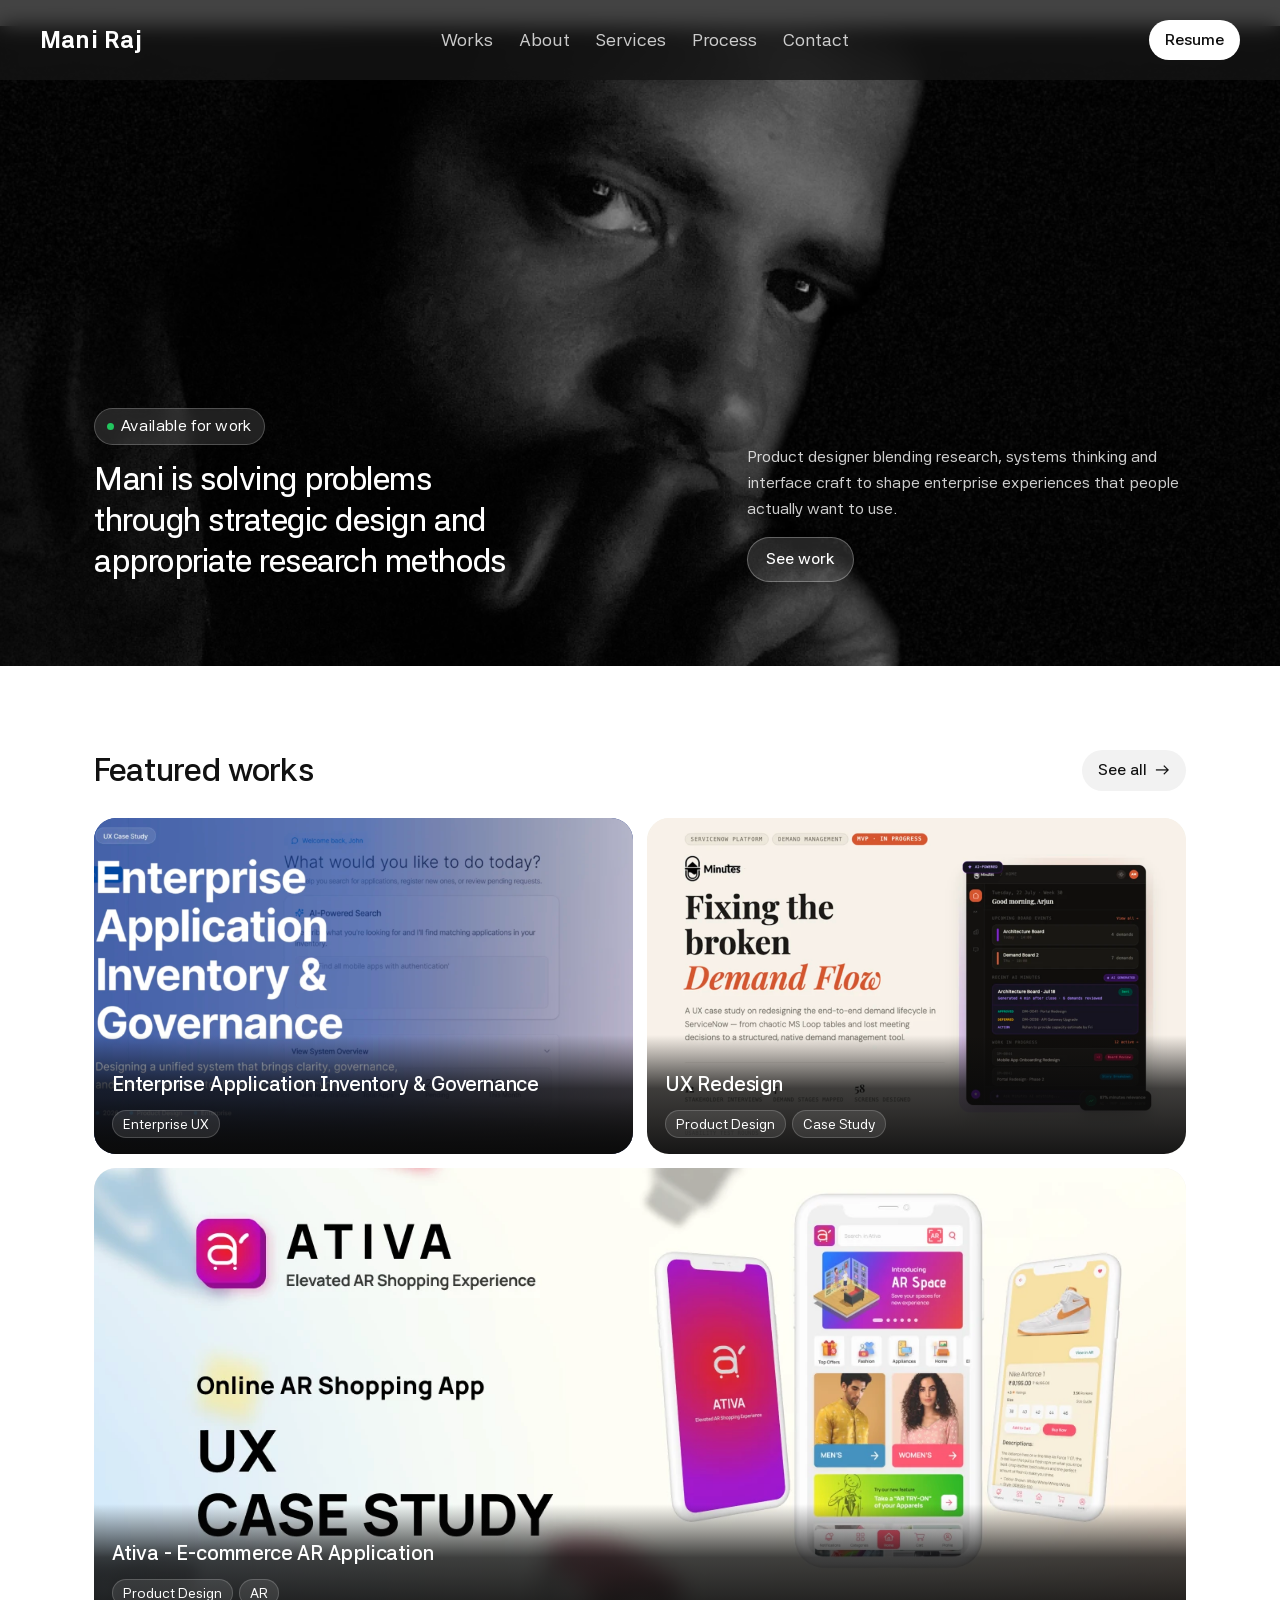
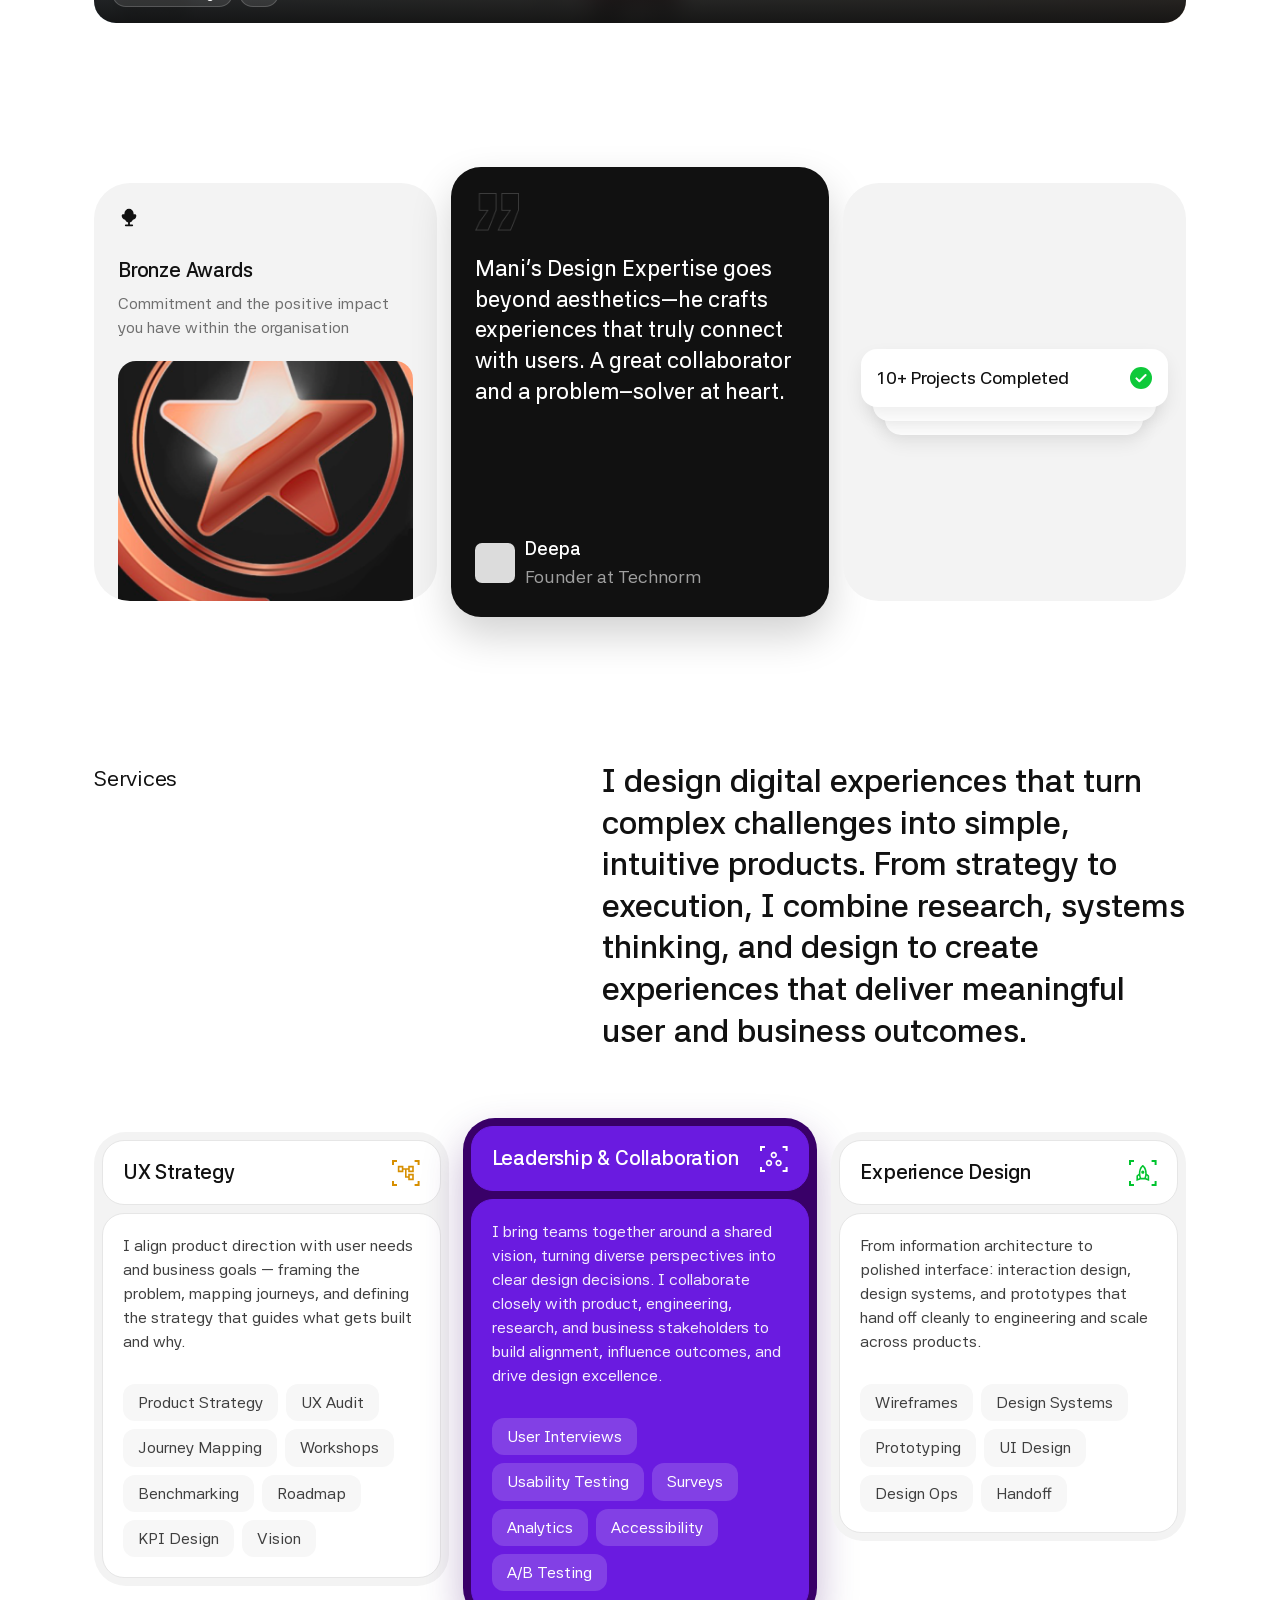
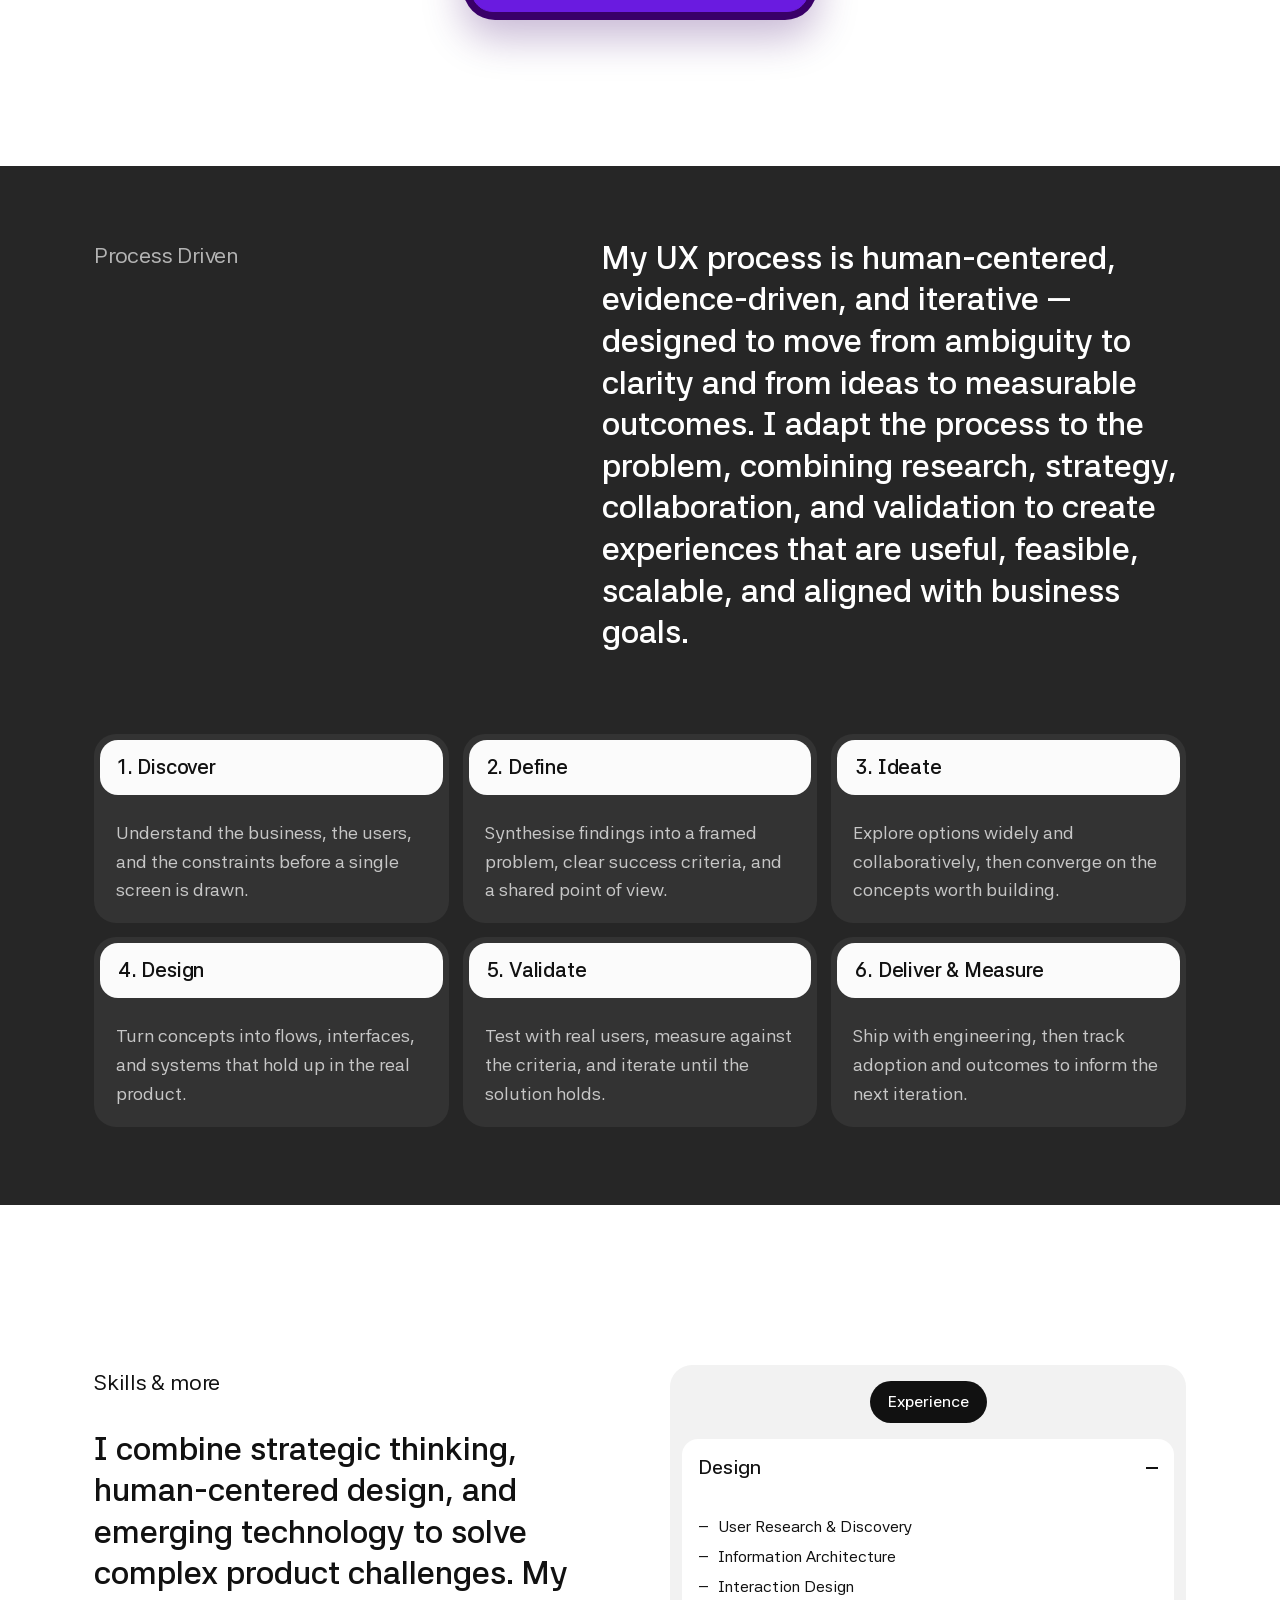
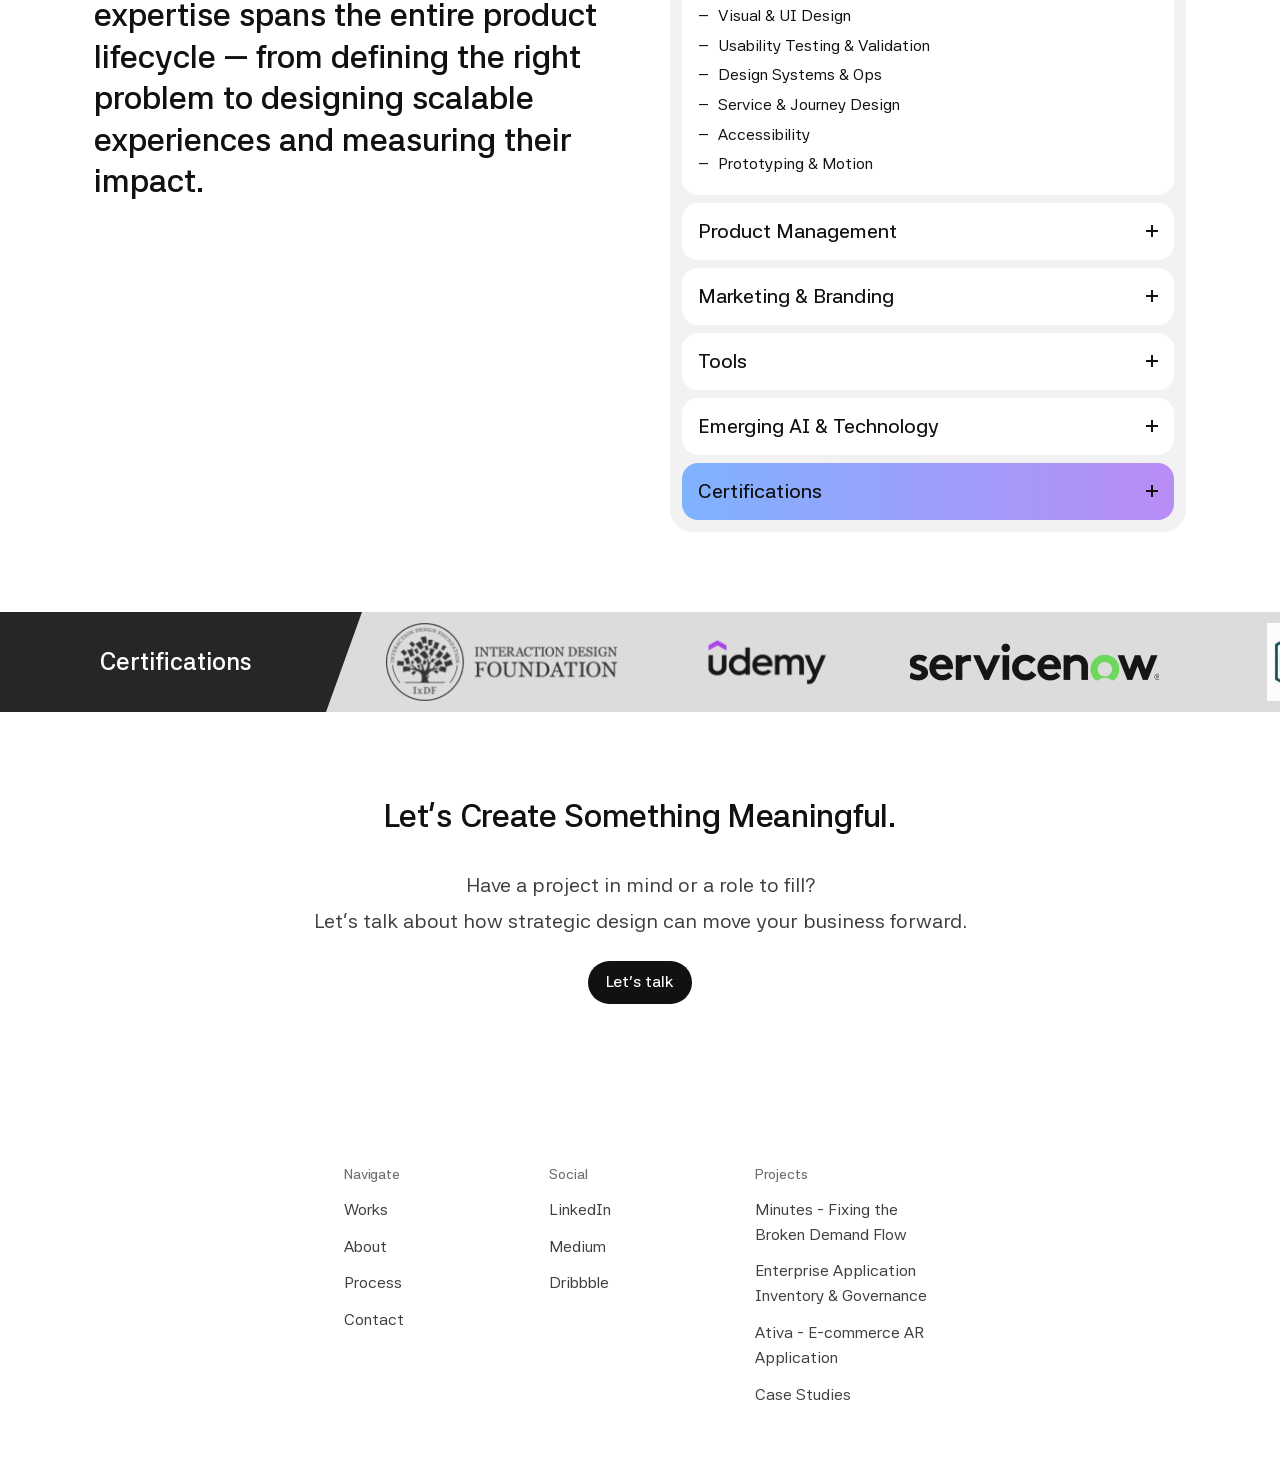
==== commit e9870c4f: "Fix image source filenames in certifications section Updated image source filenames for Udemy and Se" ====
--- a/portfolio/index.html
+++ b/portfolio/index.html
@@ -401,9 +401,9 @@
   <div class="logos__tag">Certifications</div>
   <div class="logos__track">
     <img src="assets/ixdf.png" alt="Interaction Design Foundation" />
-    <img src="assets/udemy.webp" alt="Udemy logo placeholder" />
-    <img src="assets/ServiceNow.webp" alt="ServiceNow logo placeholder" />
-    <img src="assets/SAFe.webp" alt="Certification badge placeholder" />
+    <img src="assets/Udemy.png" alt="Udemy logo placeholder" />
+    <img src="assets/Servicenow.png" alt="ServiceNow logo placeholder" />
+    <img src="assets/SAFe.png" alt="Certification badge placeholder" />
   </div>
 </section>
 
